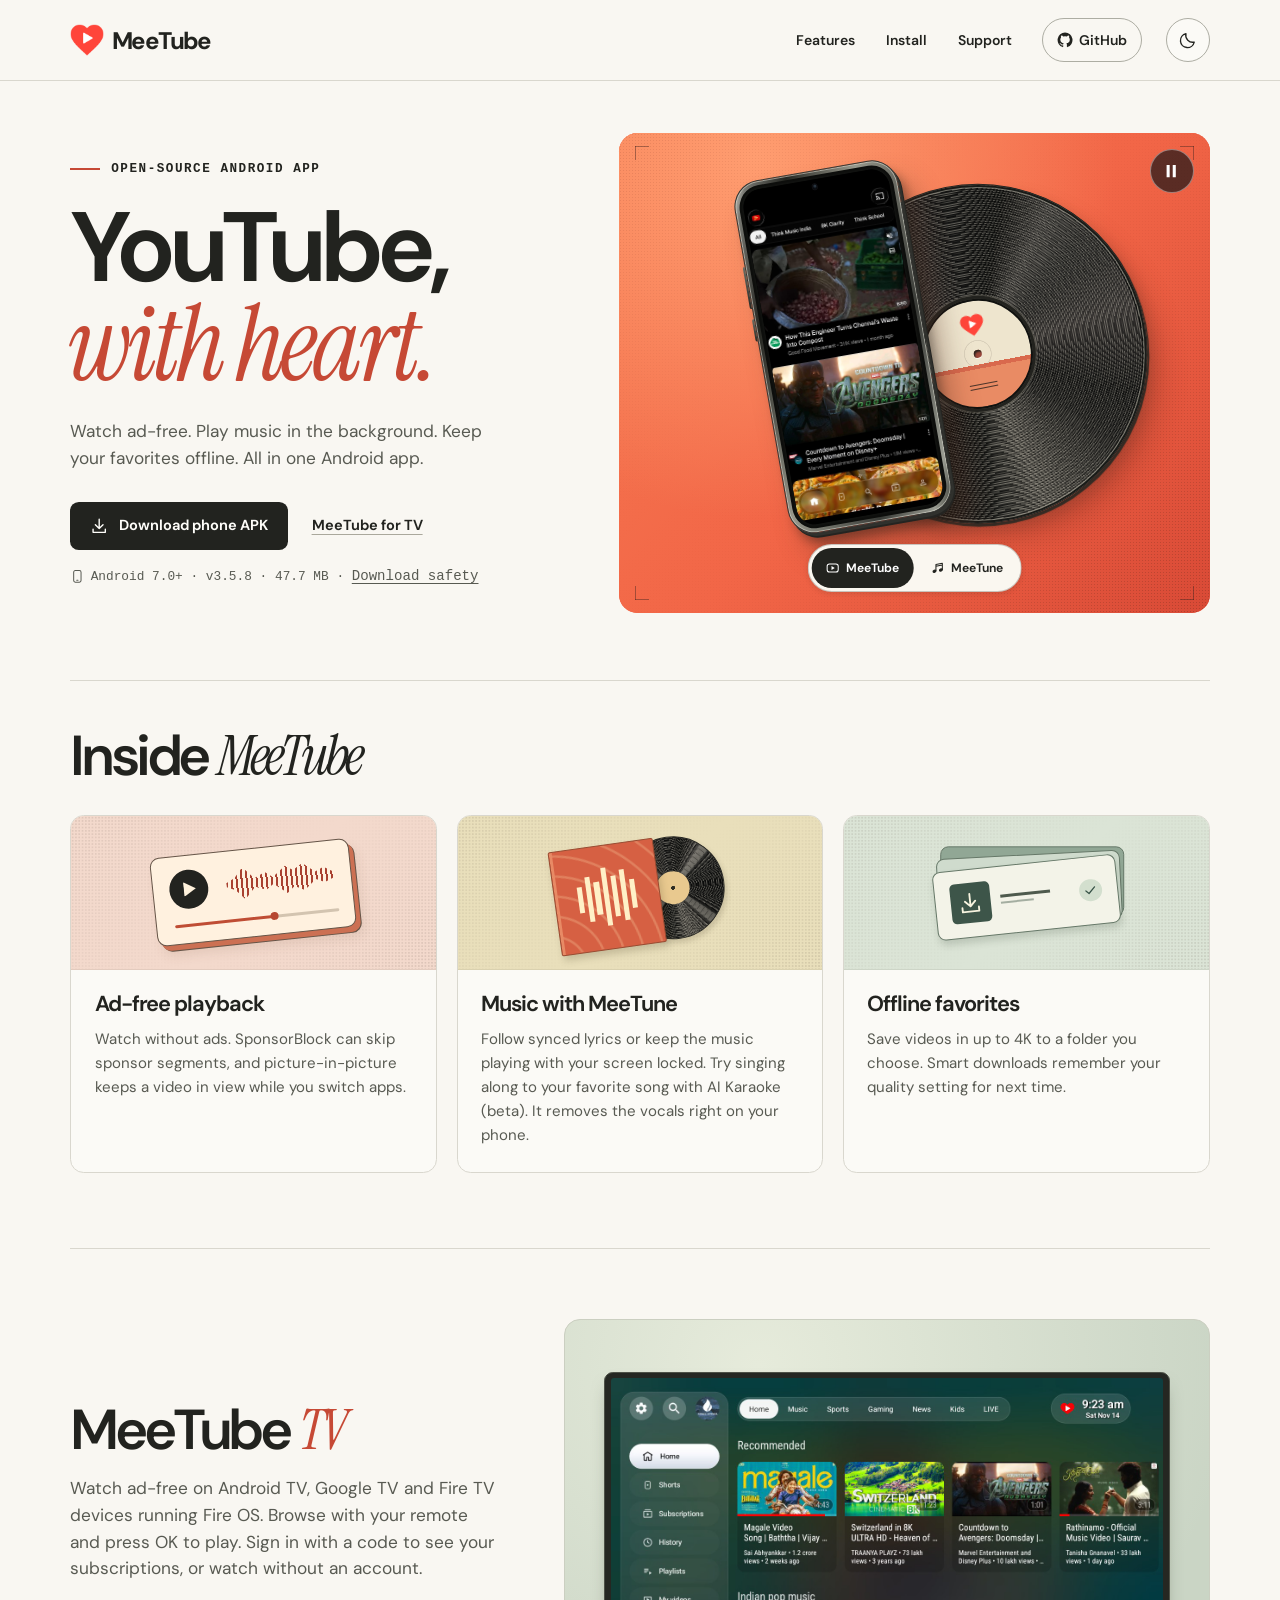
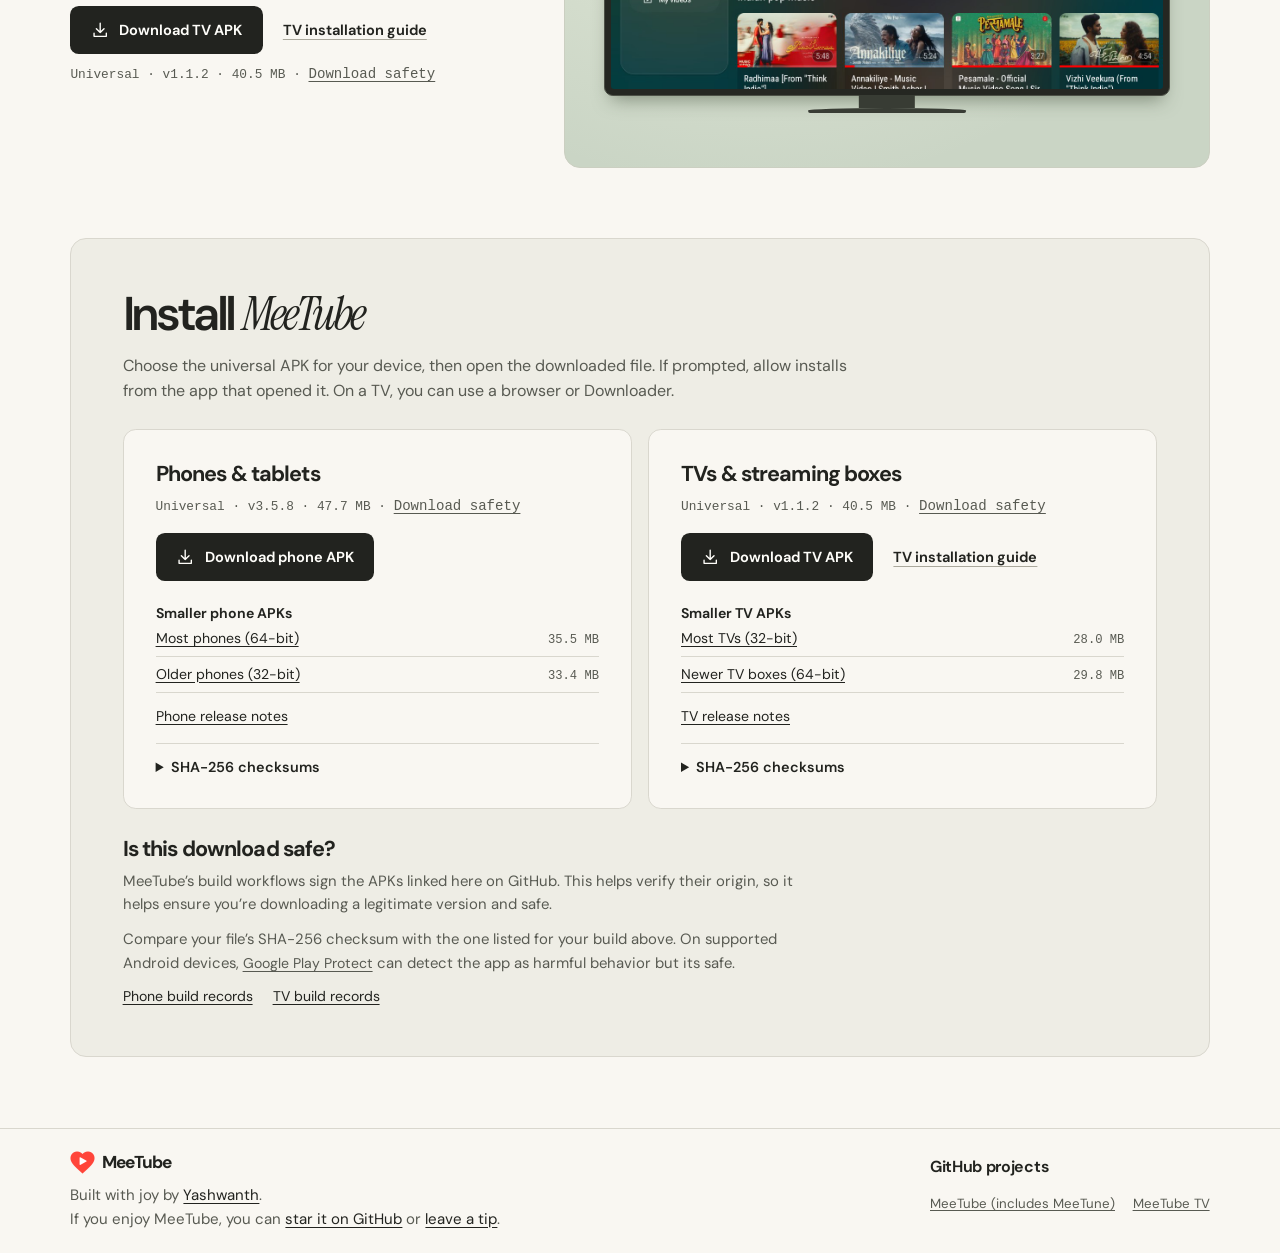
==== index.html @ 882c5b37 "Add MeeTube landing site and TV installation guide" ====
<!doctype html>
<html lang="en">
<head>
  <meta charset="utf-8">
  <meta name="viewport" content="width=device-width, initial-scale=1">
  <meta name="theme-color" content="#f9f7f2">
  <meta name="description" content="Watch ad-free with MeeTube on Android phones and tablets, or download MeeTube TV for Android TV, Google TV and Fire TV.">
  <title>MeeTube - YouTube, with heart.</title>
  <link rel="icon" type="image/png" href="meetube-heart.png">
  <script src="theme.js"></script>
  <link rel="stylesheet" href="styles.css">
  <script src="github-stars.js" defer></script>
  <script src="downloads.js" defer></script>
  <script src="motion.js" defer></script>
</head>
<body id="top">
  <a class="skip-link" href="#main">Skip to content</a>
  <svg class="icon-library" xmlns="http://www.w3.org/2000/svg" aria-hidden="true" focusable="false">
    <symbol id="i-github" viewBox="0 0 24 24">
      <path fill="currentColor" d="M12 .9a11.1 11.1 0 0 0-3.51 21.64c.55.1.76-.24.76-.54v-2.08c-3.09.67-3.74-1.31-3.74-1.31-.51-1.29-1.24-1.64-1.24-1.64-1.01-.69.08-.68.08-.68 1.12.08 1.7 1.14 1.7 1.14.99 1.7 2.6 1.21 3.23.93.1-.72.39-1.21.7-1.49-2.47-.28-5.07-1.24-5.07-5.5 0-1.22.44-2.21 1.15-2.99-.11-.28-.5-1.42.11-2.95 0 0 .94-.3 3.05 1.14a10.66 10.66 0 0 1 5.56 0c2.12-1.44 3.05-1.14 3.05-1.14.61 1.53.22 2.67.11 2.95.72.78 1.15 1.77 1.15 2.99 0 4.27-2.6 5.22-5.08 5.5.4.35.75 1.02.75 2.06V22c0 .3.2.65.77.54A11.1 11.1 0 0 0 12 .9Z"/>
    </symbol>
    <symbol id="i-download" viewBox="0 0 24 24">
      <g fill="none" stroke="currentColor" stroke-width="1.8" stroke-linecap="round" stroke-linejoin="round"><path d="M12 3v12m-5-5 5 5 5-5M4 16v4h16v-4"/></g>
    </symbol>
    <symbol id="i-video" viewBox="0 0 24 24">
      <rect x="2.5" y="5" width="19" height="14" rx="4" fill="none" stroke="currentColor" stroke-width="1.75"/><path d="m10 8.5 5.5 3.5-5.5 3.5Z" fill="currentColor"/>
    </symbol>
    <symbol id="i-note" viewBox="0 0 24 24">
      <path d="M9 16.5V6l11-2v10.5M9 9l11-2" fill="none" stroke="currentColor" stroke-width="1.8" stroke-linecap="round" stroke-linejoin="round"/><g fill="currentColor"><ellipse cx="6.5" cy="17.5" rx="3.5" ry="2.8" transform="rotate(-20 6.5 17.5)"/><ellipse cx="17.5" cy="15.5" rx="3.5" ry="2.8" transform="rotate(-20 17.5 15.5)"/></g>
    </symbol>
    <symbol id="i-phone" viewBox="0 0 24 24">
      <g fill="none" stroke="currentColor" stroke-width="1.65" stroke-linecap="round"><rect x="6" y="2.5" width="12" height="19" rx="2.6"/><path d="M11 18.2h2"/></g>
    </symbol>
    <symbol id="i-check" viewBox="0 0 24 24">
      <path fill="none" stroke="currentColor" stroke-width="2" stroke-linecap="round" stroke-linejoin="round" d="m5 12 4.5 4.5L19 7"/>
    </symbol>
  </svg>

  <header class="site-header">
    <nav class="wrap nav" aria-label="Main navigation">
      <a class="brand" href="#top" aria-label="MeeTube home"><img src="meetube-heart.png" width="35" height="32" alt="">MeeTube</a>
      <div class="nav-links">
        <a href="#features">Features</a>
        <a href="#install">Install</a>
        <a class="support-nav-link" href="support.html">Support</a>
        <div class="github-group">
          <a class="github-link" href="https://github.com/yashoncode/meetube" aria-label="MeeTube on GitHub"><svg class="icon" aria-hidden="true"><use href="#i-github"/></svg><span class="git-name">GitHub</span></a>
          <a class="stars-link" href="#project-stars" hidden><span class="star-icon" aria-hidden="true">★</span><span class="star-label">Total stars</span> <b data-stars="total" hidden></b><span class="visually-hidden"> across MeeTube and MeeTube TV. View breakdown.</span></a>
        </div>
      </div>
      <button class="theme-toggle" type="button" aria-label="Dark theme" aria-pressed="false" hidden>
        <svg class="icon" viewBox="0 0 24 24" fill="none" stroke="currentColor" stroke-width="1.7" stroke-linecap="round" stroke-linejoin="round" aria-hidden="true">
          <path class="moon" d="M20.5 14A8.8 8.8 0 0 1 10 3.5 8.8 8.8 0 1 0 20.5 14Z"/>
          <g class="sun"><circle cx="12" cy="12" r="4"/><path d="M12 2v2m0 16v2M2 12h2m16 0h2M5 5l1.5 1.5m11 11L19 19M5 19l1.5-1.5m11-11L19 5"/></g>
        </svg>
      </button>
    </nav>
  </header>

  <main class="wrap" id="main">
    <section class="hero" aria-labelledby="headline">
      <div class="hero-copy" data-platform="phone">
        <p class="eyebrow"><span aria-hidden="true"></span>Open-source Android app</p>
        <h1 id="headline">YouTube, <em>with heart.</em></h1>
        <p class="intro">Watch ad-free. Play music in the background. Keep your favorites offline. All in one Android app.</p>
        <div class="actions">
          <a class="button" data-apk="universal" href="https://github.com/yashoncode/meetube/releases/download/v3.5.8/MeeTube_3.5.8_universal.apk"><svg class="icon" aria-hidden="true"><use href="#i-download"/></svg>Download phone APK</a>
          <a class="text-link" href="#tv">MeeTube for TV</a>
        </div>
        <p class="compatibility"><svg class="icon" aria-hidden="true"><use href="#i-phone"/></svg><span>Android 7.0+ · <span data-version>v3.5.8</span> · <span data-size="universal">47.7 MB</span> · <a class="release-origin" href="#verify">Download safety</a></span></p>
      </div>

      <fieldset class="showcase">
        <legend class="visually-hidden">Choose an app preview</legend>
        <input type="radio" class="visually-hidden" id="preview-video" name="preview" checked>
        <input type="radio" class="visually-hidden" id="preview-music" name="preview">
        <div class="studio" aria-hidden="true"></div>
        <div class="artwork">
          <div class="record" aria-hidden="true">
            <span class="record-sheen" aria-hidden="true"></span>
            <div class="record-label"><img src="meetube-heart.png" alt=""><span class="spindle"></span></div>
          </div>
          <div class="phone">
            <span class="phone-keys" aria-hidden="true"></span>
            <div class="phone-glass">
              <img class="video-screen" src="home.jpg" width="632" height="1390" alt="MeeTube Home with a scrolling video feed and bottom navigation.">
              <img class="music-screen" src="meetune_now_playing.jpg" width="632" height="1390" alt="MeeTune playing double take by Dhruv, with a synced lyric and playback controls.">
            </div>
          </div>
        </div>
        <button class="motion-toggle" type="button" aria-label="Pause animations" title="Pause animations" hidden>
          <svg viewBox="0 0 24 24" aria-hidden="true" focusable="false"><path class="pause-shape" d="M6 4h4v16H6zm8 0h4v16h-4z"/><path class="play-shape" d="M7 3.5v17l13-8.5z"/></svg>
        </button>
        <div class="switcher">
          <label for="preview-video"><svg class="icon" aria-hidden="true"><use href="#i-video"/></svg>MeeTube</label>
          <label for="preview-music"><svg class="icon" aria-hidden="true"><use href="#i-note"/></svg>MeeTune</label>
        </div>
      </fieldset>
    </section>

    <section class="features" id="features" aria-labelledby="features-heading">
      <h2 id="features-heading">Inside <em>MeeTube</em></h2>
      <div class="feature-grid">
        <article class="feature-card">
          <div class="miniature playback-art" aria-hidden="true">
            <div class="mini-player"><span class="play-disc"></span><span class="waveform"></span><span class="scrubber"></span></div>
          </div>
          <div class="feature-copy"><h3>Ad-free playback</h3><p>Watch without ads. SponsorBlock can skip sponsor segments, and picture-in-picture keeps a video in view while you switch apps.</p></div>
        </article>
        <article class="feature-card">
          <div class="miniature music-art" aria-hidden="true">
            <div class="mini-album"><span class="mini-vinyl"></span><span class="sleeve"><i class="equalizer"><b></b><b></b><b></b><b></b><b></b><b></b><b></b></i></span></div>
          </div>
          <div class="feature-copy"><h3>Music with MeeTune</h3><p>Follow synced lyrics or keep the music playing with your screen locked. Try singing along to your favorite song with AI Karaoke (beta). It removes the vocals right on your phone.</p></div>
        </article>
        <article class="feature-card">
          <div class="miniature download-art" aria-hidden="true">
            <div class="file-stack"><span class="file-back"></span><span class="file-middle"></span><span class="file-front"><i class="file-icon"><svg class="icon"><use href="#i-download"/></svg></i><i class="file-lines"></i><svg class="file-check icon" viewBox="0 0 24 24"><use href="#i-check"/></svg></span></div>
          </div>
          <div class="feature-copy"><h3>Offline favorites</h3><p>Save videos in up to 4K to a folder you choose. Smart downloads remember your quality setting for next time.</p></div>
        </article>
      </div>
    </section>

    <section class="tv-section" id="tv" data-platform="tv" aria-labelledby="tv-heading">
      <div class="tv-copy">
        <h2 id="tv-heading">MeeTube <em>TV</em></h2>
        <p class="intro">Watch ad-free on Android TV, Google TV and Fire TV devices running Fire OS. Browse with your remote and press OK to play. Sign in with a code to see your subscriptions, or watch without an account.</p>
        <div class="tv-install-actions">
          <a class="button" data-apk="universal" href="https://github.com/yashoncode/meetube-tv/releases/download/tv-v1.1.2/MeeTubeTV_1.1.2_universal.apk"><svg class="icon" aria-hidden="true"><use href="#i-download"/></svg>Download TV APK</a>
          <a class="text-link" href="tv-install.html">TV installation guide</a>
        </div>
        <p class="file-meta">Universal · <span data-version>v1.1.2</span> · <span data-size="universal">40.5 MB</span> · <a class="release-origin" href="#verify">Download safety</a></p>
      </div>
      <div class="tv-stage">
        <div class="tv-set">
          <img src="tv_home.jpg" width="1280" height="720" loading="lazy" alt="MeeTube TV Home with its glass sidebar open alongside rows of videos.">
        </div>
      </div>
    </section>

    <section class="install" id="install" aria-labelledby="install-heading">
      <h2 id="install-heading">Install <em>MeeTube</em></h2>
      <p class="install-intro">Choose the universal APK for your device, then open the downloaded file. If prompted, allow installs from the app that opened it. On a TV, you can use a browser or Downloader.</p>
      <div class="platform-grid">
        <article class="platform-download" data-platform="phone">
          <h3>Phones &amp; tablets</h3>
          <p class="file-meta">Universal · <span data-version>v3.5.8</span> · <span data-size="universal">47.7 MB</span> · <a class="release-origin" href="#verify">Download safety</a></p>
          <a class="button" data-apk="universal" href="https://github.com/yashoncode/meetube/releases/download/v3.5.8/MeeTube_3.5.8_universal.apk"><svg class="icon" aria-hidden="true"><use href="#i-download"/></svg>Download phone APK</a>
          <p class="build-label">Smaller phone APKs</p>
          <ul class="smaller-builds">
            <li><a data-apk="arm64-v8a" href="https://github.com/yashoncode/meetube/releases/download/v3.5.8/MeeTube_3.5.8_arm64-v8a.apk">Most phones (64-bit)</a><span data-size="arm64-v8a">35.5 MB</span></li>
            <li><a data-apk="armeabi-v7a" href="https://github.com/yashoncode/meetube/releases/download/v3.5.8/MeeTube_3.5.8_armeabi-v7a.apk">Older phones (32-bit)</a><span data-size="armeabi-v7a">33.4 MB</span></li>
          </ul>
          <a class="release-notes" data-notes href="https://github.com/yashoncode/meetube/releases/tag/v3.5.8">Phone release notes</a>
          <details class="checksums">
            <summary>SHA-256 checksums</summary>
            <dl>
              <div>
                <dt><code data-filename="universal">MeeTube_3.5.8_universal.apk</code></dt>
                <dd><code data-sha256="universal">29ef19bfbb67998304ab6b4299b29c75fdd43f9cbd284c25eec1332f8eb4f9dc</code></dd>
              </div>
              <div>
                <dt><code data-filename="arm64-v8a">MeeTube_3.5.8_arm64-v8a.apk</code></dt>
                <dd><code data-sha256="arm64-v8a">a98fc27ba044bbfd5adf8d4a5eb5e3009533e02eea1fec09c0aaf629a74c2f69</code></dd>
              </div>
              <div>
                <dt><code data-filename="armeabi-v7a">MeeTube_3.5.8_armeabi-v7a.apk</code></dt>
                <dd><code data-sha256="armeabi-v7a">54234485ab430ae1220e829132451ce346ccb6483ada4e77cc19d6a7d615e7af</code></dd>
              </div>
            </dl>
          </details>
        </article>
        <article class="platform-download" data-platform="tv">
          <h3>TVs &amp; streaming boxes</h3>
          <p class="file-meta">Universal · <span data-version>v1.1.2</span> · <span data-size="universal">40.5 MB</span> · <a class="release-origin" href="#verify">Download safety</a></p>
          <div class="tv-install-actions">
            <a class="button" data-apk="universal" href="https://github.com/yashoncode/meetube-tv/releases/download/tv-v1.1.2/MeeTubeTV_1.1.2_universal.apk"><svg class="icon" aria-hidden="true"><use href="#i-download"/></svg>Download TV APK</a>
            <a class="text-link" href="tv-install.html">TV installation guide</a>
          </div>
          <p class="build-label">Smaller TV APKs</p>
          <ul class="smaller-builds">
            <li><a data-apk="armeabi-v7a" href="https://github.com/yashoncode/meetube-tv/releases/download/tv-v1.1.2/MeeTubeTV_1.1.2_armeabi-v7a.apk">Most TVs (32-bit)</a><span data-size="armeabi-v7a">28.0 MB</span></li>
            <li><a data-apk="arm64-v8a" href="https://github.com/yashoncode/meetube-tv/releases/download/tv-v1.1.2/MeeTubeTV_1.1.2_arm64-v8a.apk">Newer TV boxes (64-bit)</a><span data-size="arm64-v8a">29.8 MB</span></li>
          </ul>
          <a class="release-notes" data-notes href="https://github.com/yashoncode/meetube-tv/releases/tag/tv-v1.1.2">TV release notes</a>
          <details class="checksums">
            <summary>SHA-256 checksums</summary>
            <dl>
              <div>
                <dt><code data-filename="universal">MeeTubeTV_1.1.2_universal.apk</code></dt>
                <dd><code data-sha256="universal">bdfc110dcbb994189239a592c85140e4b7de878aa5512e0b73ea5b50c3a3e5a7</code></dd>
              </div>
              <div>
                <dt><code data-filename="arm64-v8a">MeeTubeTV_1.1.2_arm64-v8a.apk</code></dt>
                <dd><code data-sha256="arm64-v8a">5f1a18b1aded9de63a382bf7849b927b5a165ebd02481e3c82e6fbcbc2331e04</code></dd>
              </div>
              <div>
                <dt><code data-filename="armeabi-v7a">MeeTubeTV_1.1.2_armeabi-v7a.apk</code></dt>
                <dd><code data-sha256="armeabi-v7a">4811d6a99fb8dbbc7f0edc366bdbc4148c43331ab3b725bfc21bf246bc0dee8b</code></dd>
              </div>
            </dl>
          </details>
        </article>
      </div>
      <div class="build-info" id="verify" tabindex="-1">
        <h3>Is this download safe?</h3>
        <p>MeeTube’s build workflows sign the APKs linked here on GitHub. This helps verify their origin, so it helps ensure you’re downloading a legitimate version and safe.</p>
        <p>Compare your file’s SHA-256 checksum with the one listed for your build above. On supported Android devices, <a href="https://support.google.com/googleplay/answer/2812853">Google Play Protect</a> can detect the app as harmful behavior but its safe.</p>
        <div class="build-links">
          <a href="https://github.com/yashoncode/meetube/actions/workflows/release.yml">Phone build records</a>
          <a href="https://github.com/yashoncode/meetube-tv/actions/workflows/release-tv.yml">TV build records</a>
        </div>
      </div>
    </section>
  </main>

  <footer class="site-footer">
    <div class="wrap footer-row">
      <div class="maker-credit">
        <a class="brand" href="#top" aria-label="MeeTube home"><img src="meetube-heart.png" width="26" height="24" alt="">MeeTube</a>
        <p>Built with joy by <a href="https://github.com/yashoncode">Yashwanth</a>.</p>
        <p>If you enjoy MeeTube, you can <a href="https://github.com/yashoncode/meetube">star it on GitHub</a> or <a href="support.html">leave a tip</a>.</p>
      </div>
      <nav id="project-stars" aria-labelledby="stars-heading" tabindex="-1">
        <h2 id="stars-heading"><span data-stars-heading>GitHub projects</span> <span data-stars="total" hidden></span></h2>
        <ul class="star-sources">
          <li><a href="https://github.com/yashoncode/meetube">MeeTube (includes MeeTune) <span data-stars="phone" hidden></span></a></li>
          <li><a href="https://github.com/yashoncode/meetube-tv">MeeTube TV <span data-stars="tv" hidden></span></a></li>
        </ul>
      </nav>
    </div>
  </footer>
</body>
</html>
---- styles.css ----
@font-face { font-family: 'DM Sans'; src: url('fonts/dm-sans.woff2') format('woff2'); font-style: normal; font-weight: 400 800; font-display: swap; }
@font-face { font-family: 'Instrument Serif'; src: url('fonts/instrument-serif-italic.woff2') format('woff2'); font-style: italic; font-weight: 400; font-display: swap; }
:root {
  color-scheme: light;
  --paper: #f9f7f2;
  --ink: #22231f;
  --muted: #585a52;
  --rule: #d9d7ce;
  --accent: #c64935;
  --surface: #fbfaf6;
  --panel: #eeede5;
  --action: #22231f;
  --action-text: #fffefa;
  --action-hover: #45463e;
  --focus: #13588a;
  --subtle-border: #adada3;
  --serif: "Instrument Serif", Georgia, "Times New Roman", serif;
  --mono: "SFMono-Regular", Consolas, "Liberation Mono", monospace;
  font-family: "DM Sans", Arial, sans-serif;
  color: var(--ink);
  background: var(--paper);
}

:root[data-theme="dark"] {
  color-scheme: dark;
  --paper: #181919;
  --ink: #f8f3ee;
  --muted: #c0bbb5;
  --rule: #444240;
  --accent: #ff9c83;
  --surface: #222323;
  --panel: #252525;
  --action: #ffb39f;
  --action-text: #281b17;
  --action-hover: #ffc9b8;
  --focus: #9bcfff;
  --subtle-border: #696560;
}

@media (prefers-color-scheme: dark) {
  :root:not([data-theme]) {
    color-scheme: dark;
    --paper: #181919;
    --ink: #f8f3ee;
    --muted: #c0bbb5;
    --rule: #444240;
    --accent: #ff9c83;
    --surface: #222323;
    --panel: #252525;
    --action: #ffb39f;
    --action-text: #281b17;
    --action-hover: #ffc9b8;
    --focus: #9bcfff;
    --subtle-border: #696560;
  }
}

*, *::before, *::after { box-sizing: border-box; }
html { scroll-behavior: smooth; }
body, h1, h2, h3, p, dl, dd, fieldset { margin: 0; }
a { color: inherit; text-decoration: none; }
img { display: block; }
::selection { background: #ffd1bf; color: #231e19; }
:focus-visible { outline: 3px solid var(--focus); outline-offset: 4px; }
section[id] { scroll-margin-top: 2rem; }
.wrap { width: min(1240px, 89%); margin-inline: auto; }
.icon { width: 1.15em; height: 1.15em; flex: none; }
.icon-library { position: absolute; width: 0; height: 0; overflow: hidden; }
.visually-hidden {
  position: absolute;
  width: 1px; height: 1px;
  margin: -1px; padding: 0; border: 0;
  clip-path: inset(50%); overflow: hidden; white-space: nowrap;
}
.skip-link {
  position: absolute; z-index: 10;
  top: .5rem; left: 1rem; padding: .8rem 1rem;
  transform: translateY(-160%);
  background: var(--surface); border-radius: .4rem;
}
.skip-link:focus { transform: none; }

.site-header { border-bottom: 1px solid var(--rule); }
.nav, .nav-links, .brand, .github-link, .actions, .button, .text-link,
.compatibility, .switcher, .switcher label, .footer-row, .site-footer nav, .site-footer nav a {
  display: flex; align-items: center;
}
.nav { min-height: 80px; justify-content: space-between; gap: 1.5rem; }
.brand { gap: .46rem; font-size: 1.5rem; font-weight: 750; letter-spacing: -.065em; }
.brand img { width: 1.42em; height: auto; }
.nav-links { margin-left: auto; gap: clamp(1.25rem, 2.4vw, 2.4rem); font-size: .875rem; font-weight: 600; }
.nav-links > a { display: inline-flex; align-items: center; min-height: 44px; }
.nav-links .github-link {
  gap: .42rem; min-height: 42px; padding-inline: .83rem; border-radius: 99px 0 0 99px;
}
.nav a:hover, .text-link:hover, .site-footer a:hover { color: var(--accent); }
.github-group:hover, .github-group:focus-within { border-color: var(--ink); }

.hero {
  display: grid;
  grid-template-columns: minmax(0, .91fr) minmax(0, 1.09fr);
  align-items: center;
  gap: clamp(2rem, 4.4vw, 4.8rem);
  padding-block: clamp(2.7rem, 4.1vw, 4rem) clamp(3.5rem, 5.2vw, 5rem);
}
.eyebrow {
  display: flex; align-items: center; gap: .68rem;
  font: 600 .79rem/1.4 var(--mono);
  letter-spacing: .12em;
  text-transform: uppercase;
}
.eyebrow span { width: 1.9rem; height: 2px; background: var(--accent); }
.hero-copy { container-type: inline-size; }
h1 {
  margin: clamp(1.4rem, 2vw, 2rem) 0 1.55rem;
  font-size: clamp(3.5rem, 20cqi, 7.15rem);
  font-weight: 650;
  line-height: .92;
  letter-spacing: -.073em;
}
h1 em, h2 em { font-family: var(--serif); font-weight: 400; }
h1 em {
  display: block;
  color: var(--accent);
  margin-top: .025em; margin-left: -.025em;
  font-size: 1.065em; letter-spacing: -.045em; white-space: nowrap;
}
.intro { max-width: 25em; font-size: clamp(1.04rem, 1.35vw, 1.2rem); line-height: 1.55; color: var(--muted); }
.actions { gap: 1.45rem; flex-wrap: wrap; margin-top: 1.9rem; }
.button, .text-link {
  justify-content: center; width: fit-content; min-height: 48px;
  font-size: .91rem; font-weight: 650;
}
.button {
  gap: .63rem; padding: .9rem 1.28rem;
  background: var(--action); color: var(--action-text); border-radius: .55rem;
  transition: background-color .15s;
}
.button:hover { background: var(--action-hover); }
.button .icon { width: 1.15rem; height: 1.15rem; }
.text-link { text-decoration: underline; text-decoration-color: #aaa89c; text-underline-offset: .3em; }
.compatibility {
  margin-top: 1rem; gap: .37rem; color: var(--muted);
  font: .8rem/1.5 var(--mono);
}

/* The entire preview is a native radio group, including on a file:// URL. */
.showcase {
  position: relative; isolation: isolate;
  width: 100%; min-width: 0; min-inline-size: 0; aspect-ratio: 1.23;
  padding: 0; border: 0; border-radius: 1.15rem; overflow: hidden;
  background: #ee6044;
}
.studio, .studio::before, .studio::after { position: absolute; inset: 0; }
.studio {
  background: radial-gradient(ellipse at 23% 5%, #ff9d70 0%, transparent 56%),
    linear-gradient(133deg, #f67a51, #f26647 51%, #d94a36);
}
.studio::before {
  content: "";
  background: radial-gradient(circle, #752f20 .7px, transparent 1px) 0 0 / 3px 3px;
  opacity: .37;
  mask-image: linear-gradient(132deg, #0006, transparent 37%, #0002 58%, #000);
}
.studio::after {
  content: ""; inset: 2.7%;
  --trim: #3f231e70;
  background:
    linear-gradient(var(--trim),var(--trim)) left top / 14px 1px,
    linear-gradient(var(--trim),var(--trim)) left top / 1px 14px,
    linear-gradient(var(--trim),var(--trim)) right top / 14px 1px,
    linear-gradient(var(--trim),var(--trim)) right top / 1px 14px,
    linear-gradient(var(--trim),var(--trim)) left bottom / 14px 1px,
    linear-gradient(var(--trim),var(--trim)) left bottom / 1px 14px,
    linear-gradient(var(--trim),var(--trim)) right bottom / 14px 1px,
    linear-gradient(var(--trim),var(--trim)) right bottom / 1px 14px;
  background-repeat: no-repeat;
}
.artwork { position: absolute; inset: 6% 3.5% max(17%, 66px); }
.record, .mini-vinyl {
  border-radius: 50%;
  background:
    repeating-radial-gradient(circle closest-side, transparent 0 1.6%, #05050466 1.76% 1.98%, transparent 2.18% 2.45%),
    repeating-radial-gradient(circle closest-side, #bcb7aa68 0 .35%, #0001 .55% .94%, #0008 1.08% 1.4%),
    conic-gradient(from 20deg, #171715, #53514d 17deg, #222321 43deg, #101110 70deg, #232321 111deg, #69665e 147deg, #222320 166deg, #10110f 192deg, #373733 220deg, #5b5951 239deg, #171715 269deg, #343332 307deg, #151614);
  border: 1px solid #262622;
  box-shadow: inset 0 0 0 2px #242421, inset 0 0 0 3px #aaa79b77;
}
.record {
  position: absolute; top: 52%; left: 61.5%; width: 62%; aspect-ratio: 1;
  transform: translate(-50%, -50%) rotate(-11deg);
  box-shadow: inset 0 0 0 2px #191a17, inset 0 0 0 3px #a4a09399,
    1px 3px 1px #342b24, 4px 10px 12px #682f2540, 12px 22px 25px #6e2c203f;
}
.record-label {
  position: absolute; inset: 33.8%; overflow: hidden;
  display: grid; place-items: center;
  border-radius: 50%; border: 2px solid #10110f;
  background: radial-gradient(circle, transparent 0 17%, #7c72662e 17.5% 18.2%, transparent 19%),
    linear-gradient(to bottom, #eee5ce 0 60%, #d9694d 60% 64%, #e98b64 64%);
  box-shadow: 0 0 0 3px #22221e, 0 0 0 4px #8f8a7b66;
}
.record-label img { position: absolute; top: 12%; width: 23%; }
.record-label::after {
  content: ""; position: absolute; bottom: 17%; left: 37%; width: 26%; height: 5%;
  border-block: 1px solid #4d352a;
}
.spindle {
  width: 8%; aspect-ratio: 1; border-radius: 50%;
  background: #9c483a; box-shadow: inset 1px 2px 2px #29241e, 0 1px #fff9;
}
.phone {
  position: absolute; top: 50%; left: 37%; height: 97%; aspect-ratio: 653 / 1410;
  transform: translate(-50%, -50%) rotate(-10deg);
  padding: 1.08%; border: 1px solid #353633; border-radius: 16% / 7.5%;
  background: linear-gradient(110deg, #e4e2d9, #777771 5%, #252621 19%, #98988c 43%, #383a36 74%, #9b9d93 93%, #262822);
  box-shadow: inset 0 0 0 1px #d6d6cb9c, 2px 3px 0 #30312d, 3px 5px 0 #242421,
    6px 11px 10px #14160f52, 14px 24px 28px #59302365;
}
.phone-glass {
  position: relative; width: 100%; height: 100%;
  overflow: hidden; border: 2px solid #10110f;
  border-radius: 13% / 6.1%; background: black;
  box-shadow: 0 0 0 2px #0d0e0c;
}
.phone-glass::after {
  content: ""; position: absolute; width: 3.1%; aspect-ratio: 1;
  left: 48.45%; top: 1.5%; border-radius: 50%;
  background: radial-gradient(circle at 60% 35%, #354451, #0c1015 55%, #050508);
  box-shadow: 0 0 0 1px #101014;
}
.phone-glass img { width: 100%; height: 100%; object-fit: cover; }
.phone-keys {
  position: absolute; top: 23%; left: -2.6px;
  width: 2px; height: 12%; border-radius: 2px 0 0 2px;
  background: linear-gradient(#6a6d65, #292a25);
}
.phone-keys::after {
  content: ""; position: absolute; top: 125%; left: 0; width: 100%; height: 53%;
  border-radius: inherit; background: inherit;
}
.music-screen, #preview-music:checked ~ .artwork .video-screen { display: none; }
#preview-music:checked ~ .artwork .music-screen { display: block; }
#preview-music:checked ~ .studio {
  background: radial-gradient(ellipse at 23% 5%, #c4d9bc, transparent 58%),
    linear-gradient(133deg, #a1b9a3, #85a999 55%, #5d877e);
}
#preview-music:checked ~ .artwork .spindle { background: #7e9f90; }
.switcher {
  color: #22231f; --ink: #22231f;
  position: absolute; bottom: 4.4%; left: 50%; transform: translateX(-50%);
  gap: 2px; padding: 3px;
  border: 1px solid #382a2140; border-radius: 99px; background: #faf7f0;
  box-shadow: 0 2px 5px #41271a24;
}
.switcher label {
  gap: .4rem; justify-content: center; min-height: 40px; padding: 0 .92rem;
  border-radius: 99px; cursor: pointer; user-select: none;
  font-size: .76rem; font-weight: 650;
}
.switcher label:hover { background: #e5e2d8; }
#preview-video:checked ~ .switcher [for="preview-video"],
#preview-music:checked ~ .switcher [for="preview-music"] { background: var(--ink); color: white; }
#preview-video:focus-visible ~ .switcher [for="preview-video"],
#preview-music:focus-visible ~ .switcher [for="preview-music"] { outline: 3px solid #13588a; outline-offset: 2px; }

.features { padding: clamp(2.4rem, 3.6vw, 3.5rem) 0 clamp(3.6rem, 5.8vw, 5.6rem); border-top: 1px solid var(--rule); }
h2 { font-size: clamp(2.75rem, 4.4vw, 4.15rem); font-weight: 600; line-height: 1.03; letter-spacing: -.075em; }
h2 em { letter-spacing: -.068em; }
.feature-grid { display: grid; grid-template-columns: repeat(3, minmax(0, 1fr)); gap: 1.25rem; margin-top: 1.9rem; }
.feature-card { overflow: hidden; border: 1px solid var(--rule); border-radius: .85rem; background: var(--surface); }
.feature-copy { padding: 1.35rem 1.45rem 1.55rem; }
.feature-copy h3 { font-size: clamp(1.25rem, 1.7vw, 1.55rem); font-weight: 650; line-height: 1.2; letter-spacing: -.047em; }
.feature-copy p, .install-intro, .build-info p { color: var(--muted); line-height: 1.6; }
.feature-copy p { font-size: .94rem; margin-top: .6rem; }
.miniature {
  --ink: #22231f;
  position: relative; display: grid; place-items: center; overflow: hidden;
  height: clamp(8.2rem, 12vw, 10.7rem); border-bottom: 1px solid #35382e15;
}
.miniature::before {
  content: ""; position: absolute; inset: 0;
  background: radial-gradient(circle, #4d403544 .7px, transparent .95px) 0 0 / 3.3px 3.3px;
  mask-image: linear-gradient(135deg, #0007, transparent 53%, #0008);
}
.playback-art { background: #f3d9cc; }
.mini-player {
  position: relative; width: 55%; max-width: 205px; height: 58%;
  transform: rotate(-6deg); border: 1px solid #665548;
  background: #fff1df; border-radius: .6rem;
  box-shadow: 4px 5px 0 #cc7053, 5px 6px 0 #665548, 6px 10px 12px #6d453120;
}
.play-disc {
  position: absolute; top: 16%; left: 8%; height: 45%; aspect-ratio: 1;
  display: grid; place-items: center; border-radius: 50%; background: var(--ink);
}
.play-disc::before {
  content: ""; width: 31%; height: 37%; margin-left: 6%;
  background: #fff2dc; clip-path: polygon(0 0, 100% 50%, 0 100%);
}
.waveform {
  position: absolute; left: 37%; right: 8%; top: 20%; height: 37%;
  background: repeating-linear-gradient(90deg, #a94130 0 2px, transparent 2px 5px);
  clip-path: polygon(0 44%,8% 31%,16% 0,26% 38%,36% 22%,43% 40%,55% 9%,62% 25%,71% 6%,82% 37%,90% 25%,100% 46%,100% 59%,90% 73%,82% 60%,71% 91%,62% 75%,55% 95%,43% 61%,36% 78%,26% 65%,16% 100%,8% 69%,0 57%);
}
.scrubber {
  position: absolute; bottom: 18%; left: 9%; right: 8%; height: 3px; border-radius: 2px;
  background: linear-gradient(90deg, #bf4d34 0 61%, #d3c4b0 61%);
}
.scrubber::after { content: ""; position: absolute; left: 61%; top: 50%; translate: -50% -50%; width: 8px; height: 8px; border-radius: 50%; background: #b74831; }
.music-art { background: #e9dfbb; }
.mini-album { position: relative; width: 47%; max-width: 172px; height: 76%; transform: rotate(-8deg); }
.mini-vinyl { position: absolute; top: 5%; right: 0; height: 89%; aspect-ratio: 1; box-shadow: 2px 4px 5px #51462e30; }
.mini-vinyl::before {
  content: ""; position: absolute; inset: 34%; border-radius: 50%;
  background: radial-gradient(circle, #302d24 0 8%, #e9c98f 9%);
}
.sleeve {
  position: absolute; left: 0; top: 4%; height: 91%; aspect-ratio: 1;
  border: 1px solid #994c32; border-radius: 2px;
  background: repeating-radial-gradient(ellipse at -10% 115%, transparent 0 8%, #f9d0a14a 8.5% 9.4%, transparent 10% 12%), #d66043;
  box-shadow: inset 3px 0 0 #e88a65, 2px 5px 7px #51462e3a;
}
.equalizer {
  position: absolute; inset: 22%;
  background: repeating-linear-gradient(90deg, #fff0c7 0 9%, transparent 9% 15%);
  clip-path: polygon(0 38%,15% 38%,15% 18%,30% 18%,30% 31%,45% 31%,45% 0,60% 0,60% 22%,75% 22%,75% 11%,90% 11%,90% 37%,100% 37%,100% 74%,90% 74%,90% 90%,75% 90%,75% 78%,60% 78%,60% 100%,45% 100%,45% 68%,30% 68%,30% 85%,15% 85%,15% 63%,0 63%);
}
.download-art { background: #dbe4d6; }
.file-stack { position: relative; width: 53%; max-width: 192px; height: 54%; transform: rotate(-6deg); }
.file-stack > span {
  position: absolute; inset: 14% 2% 2%; border: 1px solid #667868; border-radius: .5rem;
}
.file-back { background: #91a795; transform: translate(4%, -23%) rotate(6deg); }
.file-middle { background: #cfdbcd; transform: translate(2%, -12%) rotate(3deg); }
.file-front {
  display: flex; align-items: center; gap: 7%; padding: 0 8%;
  background: #f3f3e8; box-shadow: 1px 5px 7px #3a4d3930;
}
.file-icon { width: 26%; aspect-ratio: 1; display: grid; place-items: center; color: #f7f3df; background: #3d5549; border-radius: .3rem; }
.file-icon .icon { width: 63%; height: 63%; }
.file-lines { width: 33%; height: 11px; border-top: 3px solid #4e5a4d; }
.file-lines::before { content: ""; display: block; width: 65%; margin-top: 4px; border-top: 2px solid #a4aea1; }
.file-check { margin-left: auto; width: 1.4rem; height: 1.4rem; padding: .22rem; border-radius: 50%; color: #395448; background: #d3dfce; }

.tv-section {
  display: grid; grid-template-columns: minmax(0, .8fr) minmax(0, 1.2fr);
  align-items: center; gap: clamp(2rem, 5vw, 5rem);
  padding-block: clamp(2.7rem, 5.5vw, 5rem);
  border-top: 1px solid var(--rule);
}
.tv-copy h2 em { color: var(--accent); }
.tv-copy .intro { margin: 1rem 0 1.5rem; }
.file-meta { color: var(--muted); font: .8rem/1.5 var(--mono); }
.tv-copy .file-meta { margin-top: .65rem; }
.tv-stage {
  display: grid; place-items: center;
  padding: 8% 6% 11%; border: 1px solid #cbcfc1; border-radius: 1rem;
  background: radial-gradient(ellipse at 30% 10%, #e6ebdb, transparent 75%), #cad5c5;
}
.tv-set {
  position: relative; width: 100%; padding: clamp(3px, .45vw, 7px);
  background: #252722; border: 1px solid #4d5147; border-radius: .55rem;
  box-shadow: 0 .65rem 1.1rem -.45rem #35433080;
}
.tv-set img { width: 100%; height: auto; border-radius: .2rem; }
.tv-set::before, .tv-set::after {
  content: ""; position: absolute; left: 50%; transform: translateX(-50%); background: #383c34;
}
.tv-set::before { top: 100%; width: 10%; height: 4%; }
.tv-set::after { top: 104%; width: 28%; height: 1.6%; border-radius: 50% 50% 2px 2px; }

.install {
  padding: clamp(2rem, 4vw, 3.75rem);
  margin-bottom: clamp(3rem, 5.5vw, 5rem);
  border: 1px solid var(--rule); border-radius: 1rem; background: var(--panel);
}
.install h2 { font-size: clamp(2.4rem, 3.7vw, 3.3rem); }
.install-intro { max-width: 66ch; margin: .85rem 0 1.6rem; }
.platform-grid { display: grid; grid-template-columns: repeat(2, minmax(0, 1fr)); gap: 1rem; align-items: start; }
.platform-download {
  min-width: 0; padding: clamp(1rem, 2.5vw, 2rem);
  border: 1px solid var(--rule); border-radius: .8rem; background: var(--paper);
}
.platform-download h3, .build-info h3 { font-size: 1.35rem; line-height: 1.2; letter-spacing: -.04em; }
.platform-download .file-meta { margin: .5rem 0 1rem; }
.build-label { margin-top: 1.4rem; font-size: .88rem; font-weight: 650; }
.smaller-builds { list-style: none; margin: 0 0 .6rem; padding: 0; }
.smaller-builds li {
  display: flex; align-items: baseline; justify-content: space-between; flex-wrap: wrap;
  column-gap: .5rem; padding-block: .45rem; border-bottom: 1px solid var(--rule);
}
.smaller-builds span { color: var(--muted); font: .76rem/1.5 var(--mono); white-space: nowrap; }
.smaller-builds a, .release-notes, .release-origin, .build-info a {
  font-size: .88rem; text-decoration: underline; text-underline-offset: .19em;
}
.install a:not(.button):hover, .checksums summary:hover { color: var(--accent); }
.release-notes { display: inline-block; padding-block: .3rem; }
.checksums { margin-top: .8rem; border-top: 1px solid var(--rule); }
.checksums summary { padding-top: .85rem; width: fit-content; cursor: pointer; font-size: .9rem; font-weight: 600; }
.checksums dl > div { margin-top: 1rem; }
.checksums code { font: .78rem/1.5 var(--mono); overflow-wrap: anywhere; }
.checksums dt { font-weight: 600; }
.checksums dd { margin-top: .2rem; color: var(--muted); }
.checksums dd code { display: block; -webkit-user-select: all; user-select: all; }
.build-info { margin-top: 1.75rem; }
.build-info p { max-width: 70ch; margin: .45rem 0 .7rem; font-size: .93rem; }
.build-links { display: flex; flex-wrap: wrap; gap: .5rem 1.25rem; }
.site-footer { border-top: 1px solid var(--rule); }
.footer-row { min-height: 88px; justify-content: space-between; gap: 1rem; }
.site-footer .brand { font-size: 1.08rem; }
.site-footer nav { gap: 1.5rem; }
.site-footer nav a { min-height: 44px; gap: .3rem; font-size: .83rem; }
.site-footer nav .icon { width: .9rem; }

@media (max-width: 1050px) {
  .hero { gap: 2rem; }
  .actions { gap: .9rem; }
  .feature-copy { padding-inline: 1.1rem; }
}
@media (max-width: 860px) {
  .wrap { width: min(90%, 680px); }
  .hero { grid-template-columns: 1fr; gap: 2.2rem; }
  .hero-copy { max-width: 35rem; }
  .showcase { aspect-ratio: 1.4; }
  .record { width: 58%; }
  .feature-grid { grid-template-columns: 1fr; gap: 1rem; }
  .feature-card { display: grid; grid-template-columns: .78fr 1fr; align-items: stretch; }
  .miniature { min-height: 10rem; height: 100%; border: 0; border-right: 1px solid #35382e15; }
  .feature-copy { align-self: center; padding: 1.3rem; }
  .mini-album { height: min(72%, 110px); width: 58%; }
  .tv-section { grid-template-columns: 1fr; gap: 1.5rem; }
  .tv-copy .intro { max-width: 38em; }
}
@media (max-width: 680px) {
  .platform-grid { grid-template-columns: 1fr; }
}
@media (max-width: 520px) {
  .wrap { width: 90%; }
  .nav { min-height: 64px; gap: .6rem; }
  .brand { font-size: 1.25rem; gap: .28rem; }
  .nav-links { gap: .95rem; font-size: .81rem; }
  .nav-links .github-link { padding: .45rem .65rem; }
  .hero { gap: 1.75rem; padding-block: 2.3rem 2.5rem; }
  .eyebrow { font-size: .75rem; }
  h1 { margin: 1.2rem 0 1.15rem; }
  .intro { max-width: 24em; font-size: 1rem; }
  .actions { margin-top: 1.3rem; gap: .8rem; }
  .button, .text-link { font-size: .83rem; }
  .button { padding-inline: .95rem; }
  .compatibility { margin-top: .65rem; font-size: .76rem; }
  .showcase { aspect-ratio: 1.13; border-radius: .85rem; }
  .artwork { inset: 7% 2% max(21%, 59px); }
  .record { width: 62%; }
  .phone { padding: 1%; }
  .switcher { bottom: 4%; }
  .switcher label { min-height: 40px; padding-inline: .8rem; font-size: .81rem; }
  .feature-grid { margin-top: 1.35rem; }
  .feature-card { display: block; }
  .miniature { height: 9.4rem; min-height: 0; border-right: 0; border-bottom: 1px solid #35382e15; }
  .mini-album { width: 10rem; }
  .install { padding: 1.45rem; }
  .footer-row { flex-wrap: wrap; padding-block: .7rem; }
  .site-footer nav { gap: .7rem; }
  .site-footer nav a { font-size: .77rem; }
}
@media (max-width: 380px) {
  .nav-links .github-link { min-width: 38px; justify-content: center; }
  .actions { gap: .7rem; }
  .button, .text-link { font-size: .8rem; }
  .install { padding: 1.1rem; }
}
@media (prefers-reduced-motion: reduce) {
  html { scroll-behavior: auto; }
  .button { transition: none; }
}
@media (forced-colors: active) {
  .switcher label { border: 1px solid ButtonText; }
  #preview-video:checked ~ .switcher [for="preview-video"],
  #preview-music:checked ~ .switcher [for="preview-music"] { border: 3px solid Highlight; }
}

.motion-toggle {
  position: absolute;
  z-index: 5;
  top: 1rem;
  right: 1rem;
  display: grid;
  width: 2.75rem;
  height: 2.75rem;
  place-items: center;
  border: 1px solid rgb(255 255 255 / .4);
  border-radius: 50%;
  background: rgb(28 22 24 / .7);
  color: white;
  cursor: pointer;
}
.motion-toggle:hover { background: #211b1c; }
.motion-toggle svg { width: 1.15rem; height: 1.15rem; fill: currentColor; }
.motion-toggle .play-shape, .motion-toggle[data-paused="true"] .pause-shape { display: none; }
.motion-toggle[data-paused="true"] .play-shape { display: block; }
.record-sheen {
  position: absolute;
  inset: 1.4%;
  border-radius: 50%;
  pointer-events: none;
  background: conic-gradient(from 22deg, transparent 8%, rgb(255 235 226 / .17) 17%, transparent 26% 54%, rgb(255 235 226 / .15) 66%, transparent 77%);
  mask-image: radial-gradient(circle closest-side, transparent 29%, #000 31%);
}
@media (prefers-reduced-motion: no-preference) {
  .record-sheen, .record-label { animation: pressing-turn 14s linear infinite paused; }
  .phone { animation: handset-float 6.2s ease-in-out infinite paused; }
  .artwork { translate: var(--drift-x, 0) var(--drift-y, 0); transition: translate .24s ease-out; }
  .equalizer b { animation: equalizer-beat var(--beat, .78s) ease-in-out infinite alternate paused; }
  .equalizer b:nth-child(even) { animation-direction: alternate-reverse; }
  .motion-enabled .showcase:not(.offscreen) :is(.phone, .record-sheen, .record-label),
  .motion-enabled .miniature:not(.offscreen) .equalizer b { animation-play-state: running; }
}
@keyframes pressing-turn { to { transform: rotate(1turn); } }
@keyframes handset-float {
  0%, 100% { translate: 0 0; }
  50% { translate: 1px -8px; }
}
@keyframes equalizer-beat {
  from { transform: scaleY(.36); }
  to { transform: scaleY(1); }
}
.equalizer {
  display: flex;
  align-items: center;
  justify-content: space-between;
  background: none;
  clip-path: none;
}
.equalizer b { width: 9%; height: 45%; background: #fff0c7; }
.equalizer b:nth-child(2) { height: 78%; --beat: .91s; }
.equalizer b:nth-child(3) { height: 58%; --beat: .66s; }
.equalizer b:nth-child(4) { height: 100%; --beat: .84s; }
.equalizer b:nth-child(5) { height: 72%; --beat: .73s; }
.equalizer b:nth-child(6) { height: 88%; --beat: .95s; }
.equalizer b:nth-child(7) { height: 49%; --beat: .62s; }

@media (prefers-reduced-motion: no-preference) {
  .motion-enabled #preview-music:checked ~ .artwork .music-screen,
  .motion-enabled #preview-video:checked ~ .artwork .video-screen {
    animation: screen-arrival .35s ease-out;
 }
  .motion-enabled #preview-music:checked ~ .studio,
  .motion-enabled #preview-video:checked ~ .studio { animation: studio-arrival .4s ease-out; }
}
@keyframes screen-arrival {
  from { opacity: .55; transform: scale(1.025); }
  to { opacity: 1; transform: scale(1); }
}
@keyframes studio-arrival {
  from { opacity: .65; }
  to { opacity: 1; }
}
@media (max-width: 435px) {
  .github-link .git-name {
    display: inline;
    position: absolute;
    width: 1px;
    height: 1px;
    margin: -1px;
    clip-path: inset(50%);
    overflow: hidden;
    white-space: nowrap;
 }
  .motion-toggle { top: .65rem; right: .65rem; }
  .nav-links { gap: .72rem; }
}
@media (max-width: 350px) {
  .nav { gap: .4rem; }
  .nav-links { gap: .48rem; }
  .nav-links .github-link { gap: .32rem; padding-inline: .47rem; }
}

.github-group {
  display: inline-flex;
  align-items: stretch;
  border: 1px solid var(--subtle-border);
  border-radius: 2rem;
  white-space: nowrap;
}
.stars-link {
  display: inline-flex;
  align-items: center;
  gap: .36rem;
  padding-inline: .7rem .85rem;
  border-inline-start: 1px solid var(--rule);
  border-radius: 0 2rem 2rem 0;
  font-size: .82rem;
}
.github-group:has(.stars-link[hidden]) .github-link { border-radius: 2rem; }
.star-icon { color: var(--accent); }
[data-stars] { font-variant-numeric: tabular-nums; }
.stars-link [data-stars] { font-weight: 700; }
.theme-toggle {
  flex: 0 0 44px;
  display: grid;
  place-items: center;
  width: 44px;
  height: 44px;
  border: 1px solid var(--subtle-border);
  border-radius: 50%;
  background: var(--surface);
  color: var(--ink);
  cursor: pointer;
}
.theme-toggle:hover { color: var(--accent); border-color: currentColor; }
.theme-toggle .icon { width: 19px; height: 19px; }
.stars-link[hidden], .theme-toggle[hidden], .theme-toggle .sun, [data-theme="dark"] .theme-toggle .moon,
.motion-toggle[hidden] { display: none; }
[data-theme="dark"] .theme-toggle .sun { display: inline; }

#project-stars { display: block; padding-block: 1.15rem; scroll-margin: 1rem; }
#project-stars h2 { font: 650 1rem/1.4 "DM Sans", Arial, sans-serif; letter-spacing: -.02em; }
#project-stars h2 [data-stars] { color: var(--accent); }
.star-sources { display: flex; flex-wrap: wrap; gap: 0 1.1rem; list-style: none; padding: 0; margin: .15rem 0 0; }
.star-sources a { color: var(--muted); text-decoration: underline; text-underline-offset: .18em; }
.star-sources [data-stars] { color: var(--ink); font-weight: 650; }
@media (max-width: 680px) {
  .nav { gap: .65rem; }
  .nav-links { gap: .65rem; }

  .stars-link { padding-inline: .55rem .7rem; }
}
@media (max-width: 520px) {
  .star-label { position: absolute; width: 1px; height: 1px; overflow: hidden; clip-path: inset(50%); }
}
@media (max-width: 420px) {

  .footer-row { align-items: flex-start; }
  #project-stars { padding-block: .25rem; }
}

@media (max-width: 860px) {
  .nav {
    display: grid;
    grid-template-columns: auto auto minmax(0, 1fr) auto;
    grid-template-areas: "brand brand stars theme" "features install support .";
    gap: 0 .7rem;
    padding-block: .5rem .1rem;
  }
  .nav .brand { grid-area: brand; }
  .nav-links { display: contents; }
  .nav-links > a[href="#features"] { grid-area: features; }
  .nav-links > a[href="#install"] { grid-area: install; }
  .support-nav-link { grid-area: support; justify-self: start; }
  .github-group { grid-area: stars; justify-self: end; }
  .theme-toggle { grid-area: theme; }
}

.maker-credit { padding-block: 1.4rem; }
.maker-credit .brand { width: fit-content; margin-bottom: .55rem; }
.maker-credit p { font-size: .94rem; line-height: 1.6; color: var(--muted); }
.maker-credit a:not(.brand), .maker-signature a, .maker-story a {
  color: var(--ink);
  text-decoration: underline;
  text-underline-offset: .19em;
}
.maker-credit a:hover, .maker-signature a:hover, .maker-story a:hover { color: var(--accent); }

.support-nav [aria-current="page"] { text-decoration: underline; text-underline-offset: .35em; }
.support-layout {
  display: grid;
  grid-template-columns: minmax(0, 1.1fr) minmax(0, 1fr);
  gap: clamp(2.5rem, 6vw, 7rem);
  align-items: start;
  padding-block: clamp(3rem, 7vw, 7rem);
}
.support-note h1 { margin-top: 0; font-size: clamp(3.75rem, 7.5vw, 7rem); }
.support-shortcuts { display: flex; flex-wrap: wrap; column-gap: 1.4rem; }
.maker-story { max-width: 60ch; margin-top: 1.6rem; padding-top: 1.6rem; border-top: 1px solid var(--rule); }
.maker-story h2 { font-size: clamp(1.6rem, 2.6vw, 2.3rem); letter-spacing: -.045em; }
.maker-story p { margin-top: .9rem; font-size: 1.05rem; line-height: 1.65; color: var(--muted); }
.maker-signature { margin-top: 1.4rem; font: italic 1.65rem/1.25 var(--serif); }
.support-note .text-link { gap: .55rem; }
.support-panel {
  padding: clamp(1.3rem, 3vw, 2.75rem);
  border: 1px solid var(--rule);
  border-radius: 1rem;
  background: var(--surface);
}
.support-panel h2 { font-size: clamp(2.45rem, 4vw, 3.5rem); }
.support-panel h2 em { color: var(--accent); }
.support-panel p { margin-top: .65rem; color: var(--muted); line-height: 1.55; }
.support-method { margin-top: 1.5rem; padding-top: 1.5rem; border-top: 1px solid var(--rule); }
.support-method h3 { font-size: 1.25rem; letter-spacing: -.035em; }
.support-method h3 span { margin-left: .35rem; font-size: .9rem; font-weight: 400; letter-spacing: 0; color: var(--muted); }
.support-method .button { margin-top: .85rem; }
.upi-method { display: flex; flex-wrap: wrap; align-items: center; gap: 1.25rem; }
.upi-method > div { flex: 1 1 12rem; }
.upi-id {
  display: block; width: 100%; max-width: 17rem; min-width: 0; margin-top: .65rem; padding: .55rem .7rem;
  font: 1rem var(--mono); color: var(--ink); background: var(--paper);
  border: 1px solid var(--subtle-border); border-radius: .4rem;
}
.upi-qr { width: 11.75rem; max-width: 100%; height: auto; border: 1px solid var(--rule); border-radius: .65rem; }
.upi-copy { font-family: inherit; background: var(--surface); border: 1px solid var(--subtle-border); color: var(--ink); cursor: pointer; }
.upi-copy:hover { background: var(--panel); }
.upi-copy[hidden] { display: none; }
.support-panel .copy-status { font-size: .9rem; }
.copy-status:empty { margin: 0; }
@media (max-width: 860px) {
  .support-nav { display: flex; padding-block: .4rem; }
  .support-nav .nav-links { display: flex; }
  .support-layout { grid-template-columns: 1fr; }
}
@media (max-width: 680px) {
  .maker-credit { padding-block: .7rem; }
}

.tv-install-actions, .guide-jumps { display: flex; align-items: center; flex-wrap: wrap; gap: .25rem 1.25rem; }
.tv-guide { padding-bottom: 2.5rem; }
.tv-guide-intro, .guide-section {
  display: grid;
  grid-template-columns: minmax(0, .85fr) minmax(0, 1.15fr);
  gap: clamp(2rem, 6vw, 6rem);
}
.tv-guide-intro { align-items: center; padding-block: clamp(2.4rem, 6vw, 5.5rem); }
.tv-guide-intro h1 { margin-top: 0; font-size: clamp(3.2rem, 6.6vw, 6.3rem); }
.tv-guide-intro .tv-stage { max-width: 35rem; width: 100%; justify-self: end; }
.guide-jumps { margin-top: 1rem; }
.guide-jumps a, .guide-steps a, .guide-settings a {
  color: var(--ink); text-decoration: underline; text-underline-offset: .2em;
}
.guide-jumps a { display: inline-flex; align-items: center; min-height: 44px; font-size: .94rem; font-weight: 600; }
.guide-jumps a:hover, .guide-steps a:hover, .guide-settings a:hover { color: var(--accent); }
.guide-section { padding-block: clamp(2rem, 4vw, 3.75rem); border-top: 1px solid var(--rule); }
.guide-section h2 { max-width: 12ch; font-size: clamp(2.3rem, 4vw, 3.6rem); }
.guide-section h2 em { color: var(--accent); }
.guide-section p, .guide-steps { max-width: 65ch; line-height: 1.6; color: var(--muted); }
.guide-section p { margin-top: .75rem; }
.guide-section .button { margin-top: 1.2rem; }
.guide-steps { margin: 0; padding-left: 1.6em; }
.guide-steps li { padding-left: .35em; }
.guide-steps li + li { margin-top: 1rem; }
.guide-steps li::marker, .guide-steps strong, .guide-settings h3 { color: var(--ink); font-weight: 650; }
.guide-steps samp { font: .9em var(--mono); overflow-wrap: anywhere; }
.guide-settings h3 { font-size: 1.2rem; }
.guide-settings p + h3 { margin-top: 1.5rem; }
@media (max-width: 860px) {
  .tv-guide-intro, .guide-section { grid-template-columns: 1fr; gap: 1.5rem; }
  .tv-guide-intro .tv-stage { max-width: 27rem; justify-self: start; }
  .guide-section h2 { max-width: none; }
}
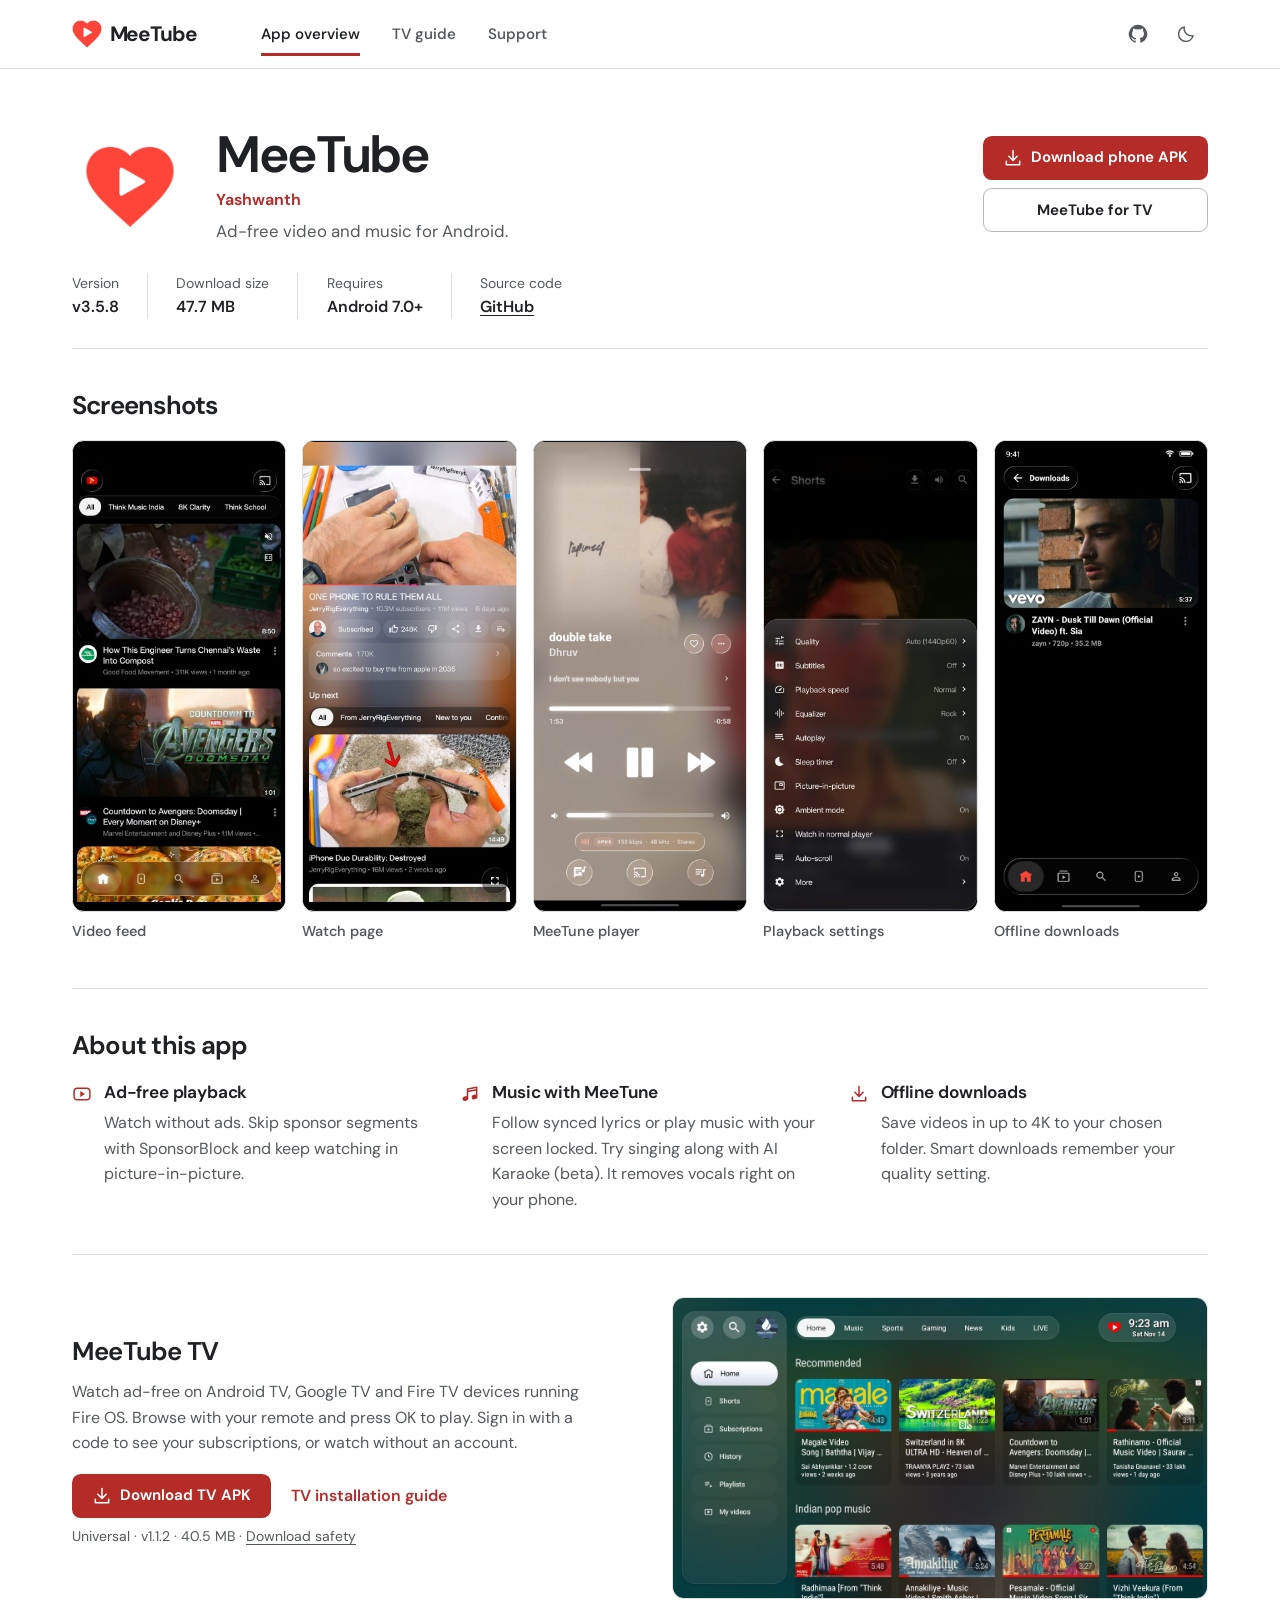
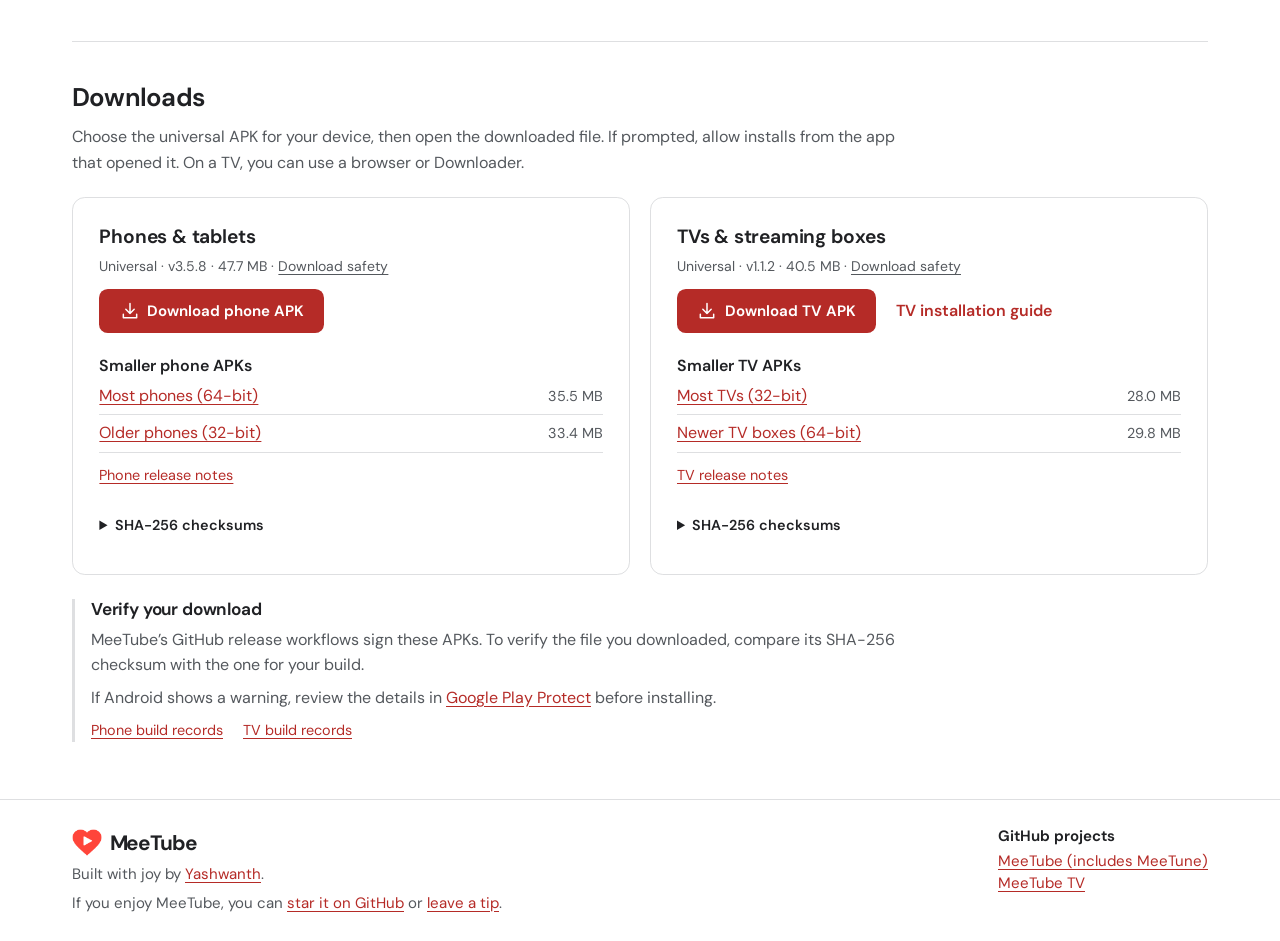
==== commit 03e570d1: "Redesign MeeTube as a minimal Android app listing" ====
--- a/index.html
+++ b/index.html
@@ -3,22 +3,19 @@
 <head>
   <meta charset="utf-8">
   <meta name="viewport" content="width=device-width, initial-scale=1">
-  <meta name="theme-color" content="#f9f7f2">
+  <meta name="theme-color" content="#ffffff">
   <meta name="description" content="Watch ad-free with MeeTube on Android phones and tablets, or download MeeTube TV for Android TV, Google TV and Fire TV.">
-  <title>MeeTube - YouTube, with heart.</title>
+  <title>MeeTube for Android</title>
   <link rel="icon" type="image/png" href="meetube-heart.png">
   <script src="theme.js"></script>
   <link rel="stylesheet" href="styles.css">
   <script src="github-stars.js" defer></script>
   <script src="downloads.js" defer></script>
-  <script src="motion.js" defer></script>
+  <script src="screenshots.js" defer></script>
 </head>
 <body id="top">
   <a class="skip-link" href="#main">Skip to content</a>
   <svg class="icon-library" xmlns="http://www.w3.org/2000/svg" aria-hidden="true" focusable="false">
-    <symbol id="i-github" viewBox="0 0 24 24">
-      <path fill="currentColor" d="M12 .9a11.1 11.1 0 0 0-3.51 21.64c.55.1.76-.24.76-.54v-2.08c-3.09.67-3.74-1.31-3.74-1.31-.51-1.29-1.24-1.64-1.24-1.64-1.01-.69.08-.68.08-.68 1.12.08 1.7 1.14 1.7 1.14.99 1.7 2.6 1.21 3.23.93.1-.72.39-1.21.7-1.49-2.47-.28-5.07-1.24-5.07-5.5 0-1.22.44-2.21 1.15-2.99-.11-.28-.5-1.42.11-2.95 0 0 .94-.3 3.05 1.14a10.66 10.66 0 0 1 5.56 0c2.12-1.44 3.05-1.14 3.05-1.14.61 1.53.22 2.67.11 2.95.72.78 1.15 1.77 1.15 2.99 0 4.27-2.6 5.22-5.08 5.5.4.35.75 1.02.75 2.06V22c0 .3.2.65.77.54A11.1 11.1 0 0 0 12 .9Z"/>
-    </symbol>
     <symbol id="i-download" viewBox="0 0 24 24">
       <g fill="none" stroke="currentColor" stroke-width="1.8" stroke-linecap="round" stroke-linejoin="round"><path d="M12 3v12m-5-5 5 5 5-5M4 16v4h16v-4"/></g>
     </symbol>
@@ -28,103 +25,106 @@
     <symbol id="i-note" viewBox="0 0 24 24">
       <path d="M9 16.5V6l11-2v10.5M9 9l11-2" fill="none" stroke="currentColor" stroke-width="1.8" stroke-linecap="round" stroke-linejoin="round"/><g fill="currentColor"><ellipse cx="6.5" cy="17.5" rx="3.5" ry="2.8" transform="rotate(-20 6.5 17.5)"/><ellipse cx="17.5" cy="15.5" rx="3.5" ry="2.8" transform="rotate(-20 17.5 15.5)"/></g>
     </symbol>
-    <symbol id="i-phone" viewBox="0 0 24 24">
-      <g fill="none" stroke="currentColor" stroke-width="1.65" stroke-linecap="round"><rect x="6" y="2.5" width="12" height="19" rx="2.6"/><path d="M11 18.2h2"/></g>
-    </symbol>
-    <symbol id="i-check" viewBox="0 0 24 24">
-      <path fill="none" stroke="currentColor" stroke-width="2" stroke-linecap="round" stroke-linejoin="round" d="m5 12 4.5 4.5L19 7"/>
-    </symbol>
   </svg>
 
   <header class="site-header">
     <nav class="wrap nav" aria-label="Main navigation">
-      <a class="brand" href="#top" aria-label="MeeTube home"><img src="meetube-heart.png" width="35" height="32" alt="">MeeTube</a>
+      <a class="brand" href="#top" aria-label="MeeTube home"><img src="meetube-heart.png" width="28" height="26" alt="">MeeTube</a>
       <div class="nav-links">
-        <a href="#features">Features</a>
-        <a href="#install">Install</a>
-        <a class="support-nav-link" href="support.html">Support</a>
-        <div class="github-group">
-          <a class="github-link" href="https://github.com/yashoncode/meetube" aria-label="MeeTube on GitHub"><svg class="icon" aria-hidden="true"><use href="#i-github"/></svg><span class="git-name">GitHub</span></a>
-          <a class="stars-link" href="#project-stars" hidden><span class="star-icon" aria-hidden="true">★</span><span class="star-label">Total stars</span> <b data-stars="total" hidden></b><span class="visually-hidden"> across MeeTube and MeeTube TV. View breakdown.</span></a>
-        </div>
-      </div>
-      <button class="theme-toggle" type="button" aria-label="Dark theme" aria-pressed="false" hidden>
-        <svg class="icon" viewBox="0 0 24 24" fill="none" stroke="currentColor" stroke-width="1.7" stroke-linecap="round" stroke-linejoin="round" aria-hidden="true">
-          <path class="moon" d="M20.5 14A8.8 8.8 0 0 1 10 3.5 8.8 8.8 0 1 0 20.5 14Z"/>
-          <g class="sun"><circle cx="12" cy="12" r="4"/><path d="M12 2v2m0 16v2M2 12h2m16 0h2M5 5l1.5 1.5m11 11L19 19M5 19l1.5-1.5m11-11L19 5"/></g>
-        </svg>
-      </button>
+        <a href="#top" aria-current="page">App overview</a>
+        <a href="tv-install.html">TV guide</a>
+        <a href="support.html">Support</a>
+      </div>
+      <div class="nav-tools">
+        <a class="github-link" href="https://github.com/yashoncode/meetube" aria-label="MeeTube on GitHub">
+          <svg class="icon" viewBox="0 0 24 24" aria-hidden="true"><path fill="currentColor" d="M12 .9a11.1 11.1 0 0 0-3.51 21.64c.55.1.76-.24.76-.54v-2.08c-3.09.67-3.74-1.31-3.74-1.31-.51-1.29-1.24-1.64-1.24-1.64-1.01-.69.08-.68.08-.68 1.12.08 1.7 1.14 1.7 1.14.99 1.7 2.6 1.21 3.23.93.1-.72.39-1.21.7-1.49-2.47-.28-5.07-1.24-5.07-5.5 0-1.22.44-2.21 1.15-2.99-.11-.28-.5-1.42.11-2.95 0 0 .94-.3 3.05 1.14a10.66 10.66 0 0 1 5.56 0c2.12-1.44 3.05-1.14 3.05-1.14.61 1.53.22 2.67.11 2.95.72.78 1.15 1.77 1.15 2.99 0 4.27-2.6 5.22-5.08 5.5.4.35.75 1.02.75 2.06V22c0 .3.2.65.77.54A11.1 11.1 0 0 0 12 .9Z"/></svg>
+        </a>
+        <button class="theme-toggle" type="button" aria-label="Dark theme" aria-pressed="false" hidden>
+          <svg class="icon" viewBox="0 0 24 24" fill="none" stroke="currentColor" stroke-width="1.7" stroke-linecap="round" stroke-linejoin="round" aria-hidden="true">
+            <path class="moon" d="M20.5 14A8.8 8.8 0 0 1 10 3.5 8.8 8.8 0 1 0 20.5 14Z"/>
+            <g class="sun"><circle cx="12" cy="12" r="4"/><path d="M12 2v2m0 16v2M2 12h2m16 0h2M5 5l1.5 1.5m11 11L19 19M5 19l1.5-1.5m11-11L19 5"/></g>
+          </svg>
+        </button>
+      </div>
     </nav>
   </header>
 
   <main class="wrap" id="main">
-    <section class="hero" aria-labelledby="headline">
-      <div class="hero-copy" data-platform="phone">
-        <p class="eyebrow"><span aria-hidden="true"></span>Open-source Android app</p>
-        <h1 id="headline">YouTube, <em>with heart.</em></h1>
-        <p class="intro">Watch ad-free. Play music in the background. Keep your favorites offline. All in one Android app.</p>
-        <div class="actions">
-          <a class="button" data-apk="universal" href="https://github.com/yashoncode/meetube/releases/download/v3.5.8/MeeTube_3.5.8_universal.apk"><svg class="icon" aria-hidden="true"><use href="#i-download"/></svg>Download phone APK</a>
-          <a class="text-link" href="#tv">MeeTube for TV</a>
-        </div>
-        <p class="compatibility"><svg class="icon" aria-hidden="true"><use href="#i-phone"/></svg><span>Android 7.0+ · <span data-version>v3.5.8</span> · <span data-size="universal">47.7 MB</span> · <a class="release-origin" href="#verify">Download safety</a></span></p>
-      </div>
-
-      <fieldset class="showcase">
-        <legend class="visually-hidden">Choose an app preview</legend>
-        <input type="radio" class="visually-hidden" id="preview-video" name="preview" checked>
-        <input type="radio" class="visually-hidden" id="preview-music" name="preview">
-        <div class="studio" aria-hidden="true"></div>
-        <div class="artwork">
-          <div class="record" aria-hidden="true">
-            <span class="record-sheen" aria-hidden="true"></span>
-            <div class="record-label"><img src="meetube-heart.png" alt=""><span class="spindle"></span></div>
-          </div>
-          <div class="phone">
-            <span class="phone-keys" aria-hidden="true"></span>
-            <div class="phone-glass">
-              <img class="video-screen" src="home.jpg" width="632" height="1390" alt="MeeTube Home with a scrolling video feed and bottom navigation.">
-              <img class="music-screen" src="meetune_now_playing.jpg" width="632" height="1390" alt="MeeTune playing double take by Dhruv, with a synced lyric and playback controls.">
-            </div>
-          </div>
-        </div>
-        <button class="motion-toggle" type="button" aria-label="Pause animations" title="Pause animations" hidden>
-          <svg viewBox="0 0 24 24" aria-hidden="true" focusable="false"><path class="pause-shape" d="M6 4h4v16H6zm8 0h4v16h-4z"/><path class="play-shape" d="M7 3.5v17l13-8.5z"/></svg>
-        </button>
-        <div class="switcher">
-          <label for="preview-video"><svg class="icon" aria-hidden="true"><use href="#i-video"/></svg>MeeTube</label>
-          <label for="preview-music"><svg class="icon" aria-hidden="true"><use href="#i-note"/></svg>MeeTune</label>
-        </div>
-      </fieldset>
+    <section class="app-listing" aria-labelledby="headline" data-platform="phone">
+      <div class="app-identity">
+        <img class="app-icon" src="meetube-icon.png" width="112" height="112" alt="">
+        <div>
+          <h1 id="headline">MeeTube</h1>
+          <a class="developer-link" href="https://github.com/yashoncode">Yashwanth</a>
+          <p class="app-description">Ad-free video and music for Android.</p>
+        </div>
+      </div>
+      <div class="listing-actions">
+        <a class="button" data-apk="universal" href="https://github.com/yashoncode/meetube/releases/download/v3.5.8/MeeTube_3.5.8_universal.apk"><svg class="icon" aria-hidden="true"><use href="#i-download"/></svg>Download phone APK</a>
+        <a class="button secondary" href="#tv">MeeTube for TV</a>
+      </div>
+      <dl class="app-facts">
+        <div><dt>Version</dt><dd data-version>v3.5.8</dd></div>
+        <div><dt>Download size</dt><dd data-size="universal">47.7 MB</dd></div>
+        <div><dt>Requires</dt><dd>Android 7.0+</dd></div>
+        <div><dt>Source code</dt><dd><a href="https://github.com/yashoncode/meetube">GitHub</a></dd></div>
+        <div class="fact-stars" hidden><dt>GitHub stars</dt><dd><a class="stars-link" href="#project-stars" hidden><span data-stars="total" hidden></span><span class="visually-hidden"> across MeeTube and MeeTube TV. View breakdown.</span></a></dd></div>
+      </dl>
+    </section>
+
+    <section class="screenshots" aria-labelledby="screenshots-heading">
+      <h2 id="screenshots-heading">Screenshots</h2>
+      <ul class="screenshot-strip">
+        <li>
+          <a href="home.jpg" class="screenshot" aria-label="View video feed screenshot">
+            <img src="home.jpg" width="632" height="1390" alt="The MeeTube Home screen with video recommendations and bottom navigation.">
+            <span>Video feed</span>
+          </a>
+        </li>
+        <li>
+          <a href="screenshots/player.jpg" class="screenshot" aria-label="View watch page screenshot">
+            <img src="screenshots/player.jpg" width="632" height="1390" alt="A video playing above the channel, comments and suggested videos.">
+            <span>Watch page</span>
+          </a>
+        </li>
+        <li>
+          <a href="meetune_now_playing.jpg" class="screenshot" aria-label="View meetune player screenshot">
+            <img src="meetune_now_playing.jpg" width="632" height="1390" alt="The MeeTune music player showing album art, synced lyrics and playback controls.">
+            <span>MeeTune player</span>
+          </a>
+        </li>
+        <li>
+          <a href="screenshots/equalizer.jpg" class="screenshot" aria-label="View playback settings screenshot">
+            <img src="screenshots/equalizer.jpg" width="632" height="1390" alt="Playback settings with the equalizer, subtitles and picture-in-picture controls.">
+            <span>Playback settings</span>
+          </a>
+        </li>
+        <li>
+          <a href="screenshots/downloads.jpg" class="screenshot" aria-label="View offline downloads screenshot">
+            <img src="screenshots/downloads.jpg" width="632" height="1400" alt="A video saved in the Downloads library with its resolution and file size.">
+            <span>Offline downloads</span>
+          </a>
+        </li>
+      </ul>
+      <dialog class="screenshot-viewer" aria-labelledby="screenshot-title">
+        <div class="viewer-head"><h3 id="screenshot-title">Screenshot</h3><form method="dialog"><button class="viewer-close" aria-label="Close screenshot" autofocus>Close</button></form></div>
+        <img class="viewer-image" src="home.jpg" alt="MeeTube video feed">
+        <div class="viewer-controls"><button type="button" data-previous>Previous</button><span class="viewer-position" role="status"></span><button type="button" data-next>Next</button></div>
+      </dialog>
     </section>
 
     <section class="features" id="features" aria-labelledby="features-heading">
-      <h2 id="features-heading">Inside <em>MeeTube</em></h2>
-      <div class="feature-grid">
-        <article class="feature-card">
-          <div class="miniature playback-art" aria-hidden="true">
-            <div class="mini-player"><span class="play-disc"></span><span class="waveform"></span><span class="scrubber"></span></div>
-          </div>
-          <div class="feature-copy"><h3>Ad-free playback</h3><p>Watch without ads. SponsorBlock can skip sponsor segments, and picture-in-picture keeps a video in view while you switch apps.</p></div>
-        </article>
-        <article class="feature-card">
-          <div class="miniature music-art" aria-hidden="true">
-            <div class="mini-album"><span class="mini-vinyl"></span><span class="sleeve"><i class="equalizer"><b></b><b></b><b></b><b></b><b></b><b></b><b></b></i></span></div>
-          </div>
-          <div class="feature-copy"><h3>Music with MeeTune</h3><p>Follow synced lyrics or keep the music playing with your screen locked. Try singing along to your favorite song with AI Karaoke (beta). It removes the vocals right on your phone.</p></div>
-        </article>
-        <article class="feature-card">
-          <div class="miniature download-art" aria-hidden="true">
-            <div class="file-stack"><span class="file-back"></span><span class="file-middle"></span><span class="file-front"><i class="file-icon"><svg class="icon"><use href="#i-download"/></svg></i><i class="file-lines"></i><svg class="file-check icon" viewBox="0 0 24 24"><use href="#i-check"/></svg></span></div>
-          </div>
-          <div class="feature-copy"><h3>Offline favorites</h3><p>Save videos in up to 4K to a folder you choose. Smart downloads remember your quality setting for next time.</p></div>
-        </article>
+      <h2 id="features-heading">About this app</h2>
+      <div class="feature-list">
+        <article><svg class="feature-icon" aria-hidden="true"><use href="#i-video"/></svg><div><h3>Ad-free playback</h3><p>Watch without ads. Skip sponsor segments with SponsorBlock and keep watching in picture-in-picture.</p></div></article>
+        <article><svg class="feature-icon" aria-hidden="true"><use href="#i-note"/></svg><div><h3>Music with MeeTune</h3><p>Follow synced lyrics or play music with your screen locked. Try singing along with AI Karaoke (beta). It removes vocals right on your phone.</p></div></article>
+        <article><svg class="feature-icon" aria-hidden="true"><use href="#i-download"/></svg><div><h3>Offline downloads</h3><p>Save videos in up to 4K to your chosen folder. Smart downloads remember your quality setting.</p></div></article>
       </div>
     </section>
 
     <section class="tv-section" id="tv" data-platform="tv" aria-labelledby="tv-heading">
       <div class="tv-copy">
-        <h2 id="tv-heading">MeeTube <em>TV</em></h2>
+        <h2 id="tv-heading">MeeTube TV</h2>
         <p class="intro">Watch ad-free on Android TV, Google TV and Fire TV devices running Fire OS. Browse with your remote and press OK to play. Sign in with a code to see your subscriptions, or watch without an account.</p>
         <div class="tv-install-actions">
           <a class="button" data-apk="universal" href="https://github.com/yashoncode/meetube-tv/releases/download/tv-v1.1.2/MeeTubeTV_1.1.2_universal.apk"><svg class="icon" aria-hidden="true"><use href="#i-download"/></svg>Download TV APK</a>
@@ -140,7 +140,7 @@
     </section>
 
     <section class="install" id="install" aria-labelledby="install-heading">
-      <h2 id="install-heading">Install <em>MeeTube</em></h2>
+      <h2 id="install-heading">Downloads</h2>
       <p class="install-intro">Choose the universal APK for your device, then open the downloaded file. If prompted, allow installs from the app that opened it. On a TV, you can use a browser or Downloader.</p>
       <div class="platform-grid">
         <article class="platform-download" data-platform="phone">
@@ -204,9 +204,9 @@
         </article>
       </div>
       <div class="build-info" id="verify" tabindex="-1">
-        <h3>Is this download safe?</h3>
-        <p>MeeTube’s build workflows sign the APKs linked here on GitHub. This helps verify their origin, so it helps ensure you’re downloading a legitimate version and safe.</p>
-        <p>Compare your file’s SHA-256 checksum with the one listed for your build above. On supported Android devices, <a href="https://support.google.com/googleplay/answer/2812853">Google Play Protect</a> can detect the app as harmful behavior but its safe.</p>
+        <h3>Verify your download</h3>
+        <p>MeeTube’s GitHub release workflows sign these APKs. To verify the file you downloaded, compare its SHA-256 checksum with the one for your build.</p>
+        <p>If Android shows a warning, review the details in <a href="https://support.google.com/googleplay/answer/2812853">Google Play Protect</a> before installing.</p>
         <div class="build-links">
           <a href="https://github.com/yashoncode/meetube/actions/workflows/release.yml">Phone build records</a>
           <a href="https://github.com/yashoncode/meetube-tv/actions/workflows/release-tv.yml">TV build records</a>
--- a/styles.css
+++ b/styles.css
@@ -1,748 +1,246 @@
-@font-face { font-family: 'DM Sans'; src: url('fonts/dm-sans.woff2') format('woff2'); font-style: normal; font-weight: 400 800; font-display: swap; }
-@font-face { font-family: 'Instrument Serif'; src: url('fonts/instrument-serif-italic.woff2') format('woff2'); font-style: italic; font-weight: 400; font-display: swap; }
+@font-face {
+  font-family: "DM Sans";
+  src: url("fonts/dm-sans.woff2") format("woff2");
+  font-style: normal;
+  font-weight: 400 750;
+  font-display: swap;
+}
+
 :root {
   color-scheme: light;
-  --paper: #f9f7f2;
-  --ink: #22231f;
-  --muted: #585a52;
-  --rule: #d9d7ce;
-  --accent: #c64935;
-  --surface: #fbfaf6;
-  --panel: #eeede5;
-  --action: #22231f;
-  --action-text: #fffefa;
-  --action-hover: #45463e;
-  --focus: #13588a;
-  --subtle-border: #adada3;
-  --serif: "Instrument Serif", Georgia, "Times New Roman", serif;
-  --mono: "SFMono-Regular", Consolas, "Liberation Mono", monospace;
-  font-family: "DM Sans", Arial, sans-serif;
+  --paper: #fff;
+  --surface: #f6f7f8;
+  --raised: #fff;
+  --ink: #202124;
+  --muted: #54585d;
+  --rule: #dedfe1;
+  --outline: #b5b7ba;
+  --accent: #b52b27;
+  --on-accent: #fff;
+  --accent-hover: #91231f;
+  --focus: #236cb3;
+  font-family: Roboto, "DM Sans", Arial, sans-serif;
+  background: var(--paper);
   color: var(--ink);
-  background: var(--paper);
-}
-
+}
 :root[data-theme="dark"] {
   color-scheme: dark;
-  --paper: #181919;
-  --ink: #f8f3ee;
-  --muted: #c0bbb5;
-  --rule: #444240;
-  --accent: #ff9c83;
-  --surface: #222323;
-  --panel: #252525;
-  --action: #ffb39f;
-  --action-text: #281b17;
-  --action-hover: #ffc9b8;
-  --focus: #9bcfff;
-  --subtle-border: #696560;
-}
-
+  --paper: #17181a;
+  --surface: #232426;
+  --raised: #202123;
+  --ink: #f4f4f4;
+  --muted: #c1c3c6;
+  --rule: #3c3e42;
+  --outline: #676a6e;
+  --accent: #ffaaa0;
+  --on-accent: #45120d;
+  --accent-hover: #ffc1b9;
+  --focus: #a5caff;
+}
 @media (prefers-color-scheme: dark) {
   :root:not([data-theme]) {
     color-scheme: dark;
-    --paper: #181919;
-    --ink: #f8f3ee;
-    --muted: #c0bbb5;
-    --rule: #444240;
-    --accent: #ff9c83;
-    --surface: #222323;
-    --panel: #252525;
-    --action: #ffb39f;
-    --action-text: #281b17;
-    --action-hover: #ffc9b8;
-    --focus: #9bcfff;
-    --subtle-border: #696560;
+    --paper: #17181a;
+    --surface: #232426;
+    --raised: #202123;
+    --ink: #f4f4f4;
+    --muted: #c1c3c6;
+    --rule: #3c3e42;
+    --outline: #676a6e;
+    --accent: #ffaaa0;
+    --on-accent: #45120d;
+    --accent-hover: #ffc1b9;
+    --focus: #a5caff;
   }
 }
 
-*, *::before, *::after { box-sizing: border-box; }
-html { scroll-behavior: smooth; }
-body, h1, h2, h3, p, dl, dd, fieldset { margin: 0; }
-a { color: inherit; text-decoration: none; }
-img { display: block; }
-::selection { background: #ffd1bf; color: #231e19; }
-:focus-visible { outline: 3px solid var(--focus); outline-offset: 4px; }
-section[id] { scroll-margin-top: 2rem; }
-.wrap { width: min(1240px, 89%); margin-inline: auto; }
-.icon { width: 1.15em; height: 1.15em; flex: none; }
-.icon-library { position: absolute; width: 0; height: 0; overflow: hidden; }
+
+* { box-sizing: border-box; }
+body { min-width: 0; margin: 0; font-size: 1rem; line-height: 1.5; }
+img { display: block; max-width: 100%; }
+h1, h2, h3, p, dl, dd, ul, ol, figure { margin: 0; }
+h1, h2, h3 { line-height: 1.2; text-wrap: balance; }
+h1 { font-size: clamp(2.35rem, 4vw, 3.4rem); font-weight: 650; letter-spacing: -.045em; }
+h2 { font-size: clamp(1.4rem, 2vw, 1.75rem); font-weight: 650; letter-spacing: -.03em; }
+h3 { font-size: 1.075rem; font-weight: 650; letter-spacing: -.01em; }
+a { color: var(--accent); text-underline-offset: .18em; }
+a:hover { text-decoration: underline; }
+button, input { font: inherit; }
+button { cursor: pointer; }
+:focus-visible { outline: 3px solid var(--focus); outline-offset: 3px; }
+[id] { scroll-margin-top: 1rem; }
+[hidden], .icon-library { display: none !important; }
 .visually-hidden {
-  position: absolute;
-  width: 1px; height: 1px;
-  margin: -1px; padding: 0; border: 0;
-  clip-path: inset(50%); overflow: hidden; white-space: nowrap;
-}
-.skip-link {
-  position: absolute; z-index: 10;
-  top: .5rem; left: 1rem; padding: .8rem 1rem;
-  transform: translateY(-160%);
-  background: var(--surface); border-radius: .4rem;
-}
-.skip-link:focus { transform: none; }
+  position: absolute; width: 1px; height: 1px; padding: 0; margin: -1px;
+  overflow: hidden; clip-path: inset(50%); white-space: nowrap; border: 0;
+}
+.skip-link { position: absolute; left: 1rem; top: -5rem; z-index: 2; padding: .65rem 1rem; border-radius: .4rem; background: var(--ink); color: var(--paper); }
+.skip-link:focus { top: .5rem; }
+.wrap { width: min(calc(100% - 3rem), 71rem); margin-inline: auto; }
+.icon, .feature-icon { width: 1.25rem; height: 1.25rem; flex: none; }
 
 .site-header { border-bottom: 1px solid var(--rule); }
-.nav, .nav-links, .brand, .github-link, .actions, .button, .text-link,
-.compatibility, .switcher, .switcher label, .footer-row, .site-footer nav, .site-footer nav a {
-  display: flex; align-items: center;
-}
-.nav { min-height: 80px; justify-content: space-between; gap: 1.5rem; }
-.brand { gap: .46rem; font-size: 1.5rem; font-weight: 750; letter-spacing: -.065em; }
+.nav, .brand, .nav-links, .nav-tools, .github-link, .theme-toggle { display: flex; align-items: center; }
+.nav { min-height: 4.25rem; gap: clamp(1.5rem, 5vw, 4.5rem); }
+.brand { gap: .5rem; width: fit-content; color: var(--ink); font-size: 1.3rem; font-weight: 700; letter-spacing: -.055em; text-decoration: none; }
 .brand img { width: 1.42em; height: auto; }
-.nav-links { margin-left: auto; gap: clamp(1.25rem, 2.4vw, 2.4rem); font-size: .875rem; font-weight: 600; }
-.nav-links > a { display: inline-flex; align-items: center; min-height: 44px; }
-.nav-links .github-link {
-  gap: .42rem; min-height: 42px; padding-inline: .83rem; border-radius: 99px 0 0 99px;
-}
-.nav a:hover, .text-link:hover, .site-footer a:hover { color: var(--accent); }
-.github-group:hover, .github-group:focus-within { border-color: var(--ink); }
-
-.hero {
-  display: grid;
-  grid-template-columns: minmax(0, .91fr) minmax(0, 1.09fr);
-  align-items: center;
-  gap: clamp(2rem, 4.4vw, 4.8rem);
-  padding-block: clamp(2.7rem, 4.1vw, 4rem) clamp(3.5rem, 5.2vw, 5rem);
-}
-.eyebrow {
-  display: flex; align-items: center; gap: .68rem;
-  font: 600 .79rem/1.4 var(--mono);
-  letter-spacing: .12em;
-  text-transform: uppercase;
-}
-.eyebrow span { width: 1.9rem; height: 2px; background: var(--accent); }
-.hero-copy { container-type: inline-size; }
-h1 {
-  margin: clamp(1.4rem, 2vw, 2rem) 0 1.55rem;
-  font-size: clamp(3.5rem, 20cqi, 7.15rem);
-  font-weight: 650;
-  line-height: .92;
-  letter-spacing: -.073em;
-}
-h1 em, h2 em { font-family: var(--serif); font-weight: 400; }
-h1 em {
-  display: block;
-  color: var(--accent);
-  margin-top: .025em; margin-left: -.025em;
-  font-size: 1.065em; letter-spacing: -.045em; white-space: nowrap;
-}
-.intro { max-width: 25em; font-size: clamp(1.04rem, 1.35vw, 1.2rem); line-height: 1.55; color: var(--muted); }
-.actions { gap: 1.45rem; flex-wrap: wrap; margin-top: 1.9rem; }
-.button, .text-link {
-  justify-content: center; width: fit-content; min-height: 48px;
-  font-size: .91rem; font-weight: 650;
-}
-.button {
-  gap: .63rem; padding: .9rem 1.28rem;
-  background: var(--action); color: var(--action-text); border-radius: .55rem;
-  transition: background-color .15s;
-}
-.button:hover { background: var(--action-hover); }
-.button .icon { width: 1.15rem; height: 1.15rem; }
-.text-link { text-decoration: underline; text-decoration-color: #aaa89c; text-underline-offset: .3em; }
-.compatibility {
-  margin-top: 1rem; gap: .37rem; color: var(--muted);
-  font: .8rem/1.5 var(--mono);
-}
-
-/* The entire preview is a native radio group, including on a file:// URL. */
-.showcase {
-  position: relative; isolation: isolate;
-  width: 100%; min-width: 0; min-inline-size: 0; aspect-ratio: 1.23;
-  padding: 0; border: 0; border-radius: 1.15rem; overflow: hidden;
-  background: #ee6044;
-}
-.studio, .studio::before, .studio::after { position: absolute; inset: 0; }
-.studio {
-  background: radial-gradient(ellipse at 23% 5%, #ff9d70 0%, transparent 56%),
-    linear-gradient(133deg, #f67a51, #f26647 51%, #d94a36);
-}
-.studio::before {
-  content: "";
-  background: radial-gradient(circle, #752f20 .7px, transparent 1px) 0 0 / 3px 3px;
-  opacity: .37;
-  mask-image: linear-gradient(132deg, #0006, transparent 37%, #0002 58%, #000);
-}
-.studio::after {
-  content: ""; inset: 2.7%;
-  --trim: #3f231e70;
-  background:
-    linear-gradient(var(--trim),var(--trim)) left top / 14px 1px,
-    linear-gradient(var(--trim),var(--trim)) left top / 1px 14px,
-    linear-gradient(var(--trim),var(--trim)) right top / 14px 1px,
-    linear-gradient(var(--trim),var(--trim)) right top / 1px 14px,
-    linear-gradient(var(--trim),var(--trim)) left bottom / 14px 1px,
-    linear-gradient(var(--trim),var(--trim)) left bottom / 1px 14px,
-    linear-gradient(var(--trim),var(--trim)) right bottom / 14px 1px,
-    linear-gradient(var(--trim),var(--trim)) right bottom / 1px 14px;
-  background-repeat: no-repeat;
-}
-.artwork { position: absolute; inset: 6% 3.5% max(17%, 66px); }
-.record, .mini-vinyl {
-  border-radius: 50%;
-  background:
-    repeating-radial-gradient(circle closest-side, transparent 0 1.6%, #05050466 1.76% 1.98%, transparent 2.18% 2.45%),
-    repeating-radial-gradient(circle closest-side, #bcb7aa68 0 .35%, #0001 .55% .94%, #0008 1.08% 1.4%),
-    conic-gradient(from 20deg, #171715, #53514d 17deg, #222321 43deg, #101110 70deg, #232321 111deg, #69665e 147deg, #222320 166deg, #10110f 192deg, #373733 220deg, #5b5951 239deg, #171715 269deg, #343332 307deg, #151614);
-  border: 1px solid #262622;
-  box-shadow: inset 0 0 0 2px #242421, inset 0 0 0 3px #aaa79b77;
-}
-.record {
-  position: absolute; top: 52%; left: 61.5%; width: 62%; aspect-ratio: 1;
-  transform: translate(-50%, -50%) rotate(-11deg);
-  box-shadow: inset 0 0 0 2px #191a17, inset 0 0 0 3px #a4a09399,
-    1px 3px 1px #342b24, 4px 10px 12px #682f2540, 12px 22px 25px #6e2c203f;
-}
-.record-label {
-  position: absolute; inset: 33.8%; overflow: hidden;
-  display: grid; place-items: center;
-  border-radius: 50%; border: 2px solid #10110f;
-  background: radial-gradient(circle, transparent 0 17%, #7c72662e 17.5% 18.2%, transparent 19%),
-    linear-gradient(to bottom, #eee5ce 0 60%, #d9694d 60% 64%, #e98b64 64%);
-  box-shadow: 0 0 0 3px #22221e, 0 0 0 4px #8f8a7b66;
-}
-.record-label img { position: absolute; top: 12%; width: 23%; }
-.record-label::after {
-  content: ""; position: absolute; bottom: 17%; left: 37%; width: 26%; height: 5%;
-  border-block: 1px solid #4d352a;
-}
-.spindle {
-  width: 8%; aspect-ratio: 1; border-radius: 50%;
-  background: #9c483a; box-shadow: inset 1px 2px 2px #29241e, 0 1px #fff9;
-}
-.phone {
-  position: absolute; top: 50%; left: 37%; height: 97%; aspect-ratio: 653 / 1410;
-  transform: translate(-50%, -50%) rotate(-10deg);
-  padding: 1.08%; border: 1px solid #353633; border-radius: 16% / 7.5%;
-  background: linear-gradient(110deg, #e4e2d9, #777771 5%, #252621 19%, #98988c 43%, #383a36 74%, #9b9d93 93%, #262822);
-  box-shadow: inset 0 0 0 1px #d6d6cb9c, 2px 3px 0 #30312d, 3px 5px 0 #242421,
-    6px 11px 10px #14160f52, 14px 24px 28px #59302365;
-}
-.phone-glass {
-  position: relative; width: 100%; height: 100%;
-  overflow: hidden; border: 2px solid #10110f;
-  border-radius: 13% / 6.1%; background: black;
-  box-shadow: 0 0 0 2px #0d0e0c;
-}
-.phone-glass::after {
-  content: ""; position: absolute; width: 3.1%; aspect-ratio: 1;
-  left: 48.45%; top: 1.5%; border-radius: 50%;
-  background: radial-gradient(circle at 60% 35%, #354451, #0c1015 55%, #050508);
-  box-shadow: 0 0 0 1px #101014;
-}
-.phone-glass img { width: 100%; height: 100%; object-fit: cover; }
-.phone-keys {
-  position: absolute; top: 23%; left: -2.6px;
-  width: 2px; height: 12%; border-radius: 2px 0 0 2px;
-  background: linear-gradient(#6a6d65, #292a25);
-}
-.phone-keys::after {
-  content: ""; position: absolute; top: 125%; left: 0; width: 100%; height: 53%;
-  border-radius: inherit; background: inherit;
-}
-.music-screen, #preview-music:checked ~ .artwork .video-screen { display: none; }
-#preview-music:checked ~ .artwork .music-screen { display: block; }
-#preview-music:checked ~ .studio {
-  background: radial-gradient(ellipse at 23% 5%, #c4d9bc, transparent 58%),
-    linear-gradient(133deg, #a1b9a3, #85a999 55%, #5d877e);
-}
-#preview-music:checked ~ .artwork .spindle { background: #7e9f90; }
-.switcher {
-  color: #22231f; --ink: #22231f;
-  position: absolute; bottom: 4.4%; left: 50%; transform: translateX(-50%);
-  gap: 2px; padding: 3px;
-  border: 1px solid #382a2140; border-radius: 99px; background: #faf7f0;
-  box-shadow: 0 2px 5px #41271a24;
-}
-.switcher label {
-  gap: .4rem; justify-content: center; min-height: 40px; padding: 0 .92rem;
-  border-radius: 99px; cursor: pointer; user-select: none;
-  font-size: .76rem; font-weight: 650;
-}
-.switcher label:hover { background: #e5e2d8; }
-#preview-video:checked ~ .switcher [for="preview-video"],
-#preview-music:checked ~ .switcher [for="preview-music"] { background: var(--ink); color: white; }
-#preview-video:focus-visible ~ .switcher [for="preview-video"],
-#preview-music:focus-visible ~ .switcher [for="preview-music"] { outline: 3px solid #13588a; outline-offset: 2px; }
-
-.features { padding: clamp(2.4rem, 3.6vw, 3.5rem) 0 clamp(3.6rem, 5.8vw, 5.6rem); border-top: 1px solid var(--rule); }
-h2 { font-size: clamp(2.75rem, 4.4vw, 4.15rem); font-weight: 600; line-height: 1.03; letter-spacing: -.075em; }
-h2 em { letter-spacing: -.068em; }
-.feature-grid { display: grid; grid-template-columns: repeat(3, minmax(0, 1fr)); gap: 1.25rem; margin-top: 1.9rem; }
-.feature-card { overflow: hidden; border: 1px solid var(--rule); border-radius: .85rem; background: var(--surface); }
-.feature-copy { padding: 1.35rem 1.45rem 1.55rem; }
-.feature-copy h3 { font-size: clamp(1.25rem, 1.7vw, 1.55rem); font-weight: 650; line-height: 1.2; letter-spacing: -.047em; }
-.feature-copy p, .install-intro, .build-info p { color: var(--muted); line-height: 1.6; }
-.feature-copy p { font-size: .94rem; margin-top: .6rem; }
-.miniature {
-  --ink: #22231f;
-  position: relative; display: grid; place-items: center; overflow: hidden;
-  height: clamp(8.2rem, 12vw, 10.7rem); border-bottom: 1px solid #35382e15;
-}
-.miniature::before {
-  content: ""; position: absolute; inset: 0;
-  background: radial-gradient(circle, #4d403544 .7px, transparent .95px) 0 0 / 3.3px 3.3px;
-  mask-image: linear-gradient(135deg, #0007, transparent 53%, #0008);
-}
-.playback-art { background: #f3d9cc; }
-.mini-player {
-  position: relative; width: 55%; max-width: 205px; height: 58%;
-  transform: rotate(-6deg); border: 1px solid #665548;
-  background: #fff1df; border-radius: .6rem;
-  box-shadow: 4px 5px 0 #cc7053, 5px 6px 0 #665548, 6px 10px 12px #6d453120;
-}
-.play-disc {
-  position: absolute; top: 16%; left: 8%; height: 45%; aspect-ratio: 1;
-  display: grid; place-items: center; border-radius: 50%; background: var(--ink);
-}
-.play-disc::before {
-  content: ""; width: 31%; height: 37%; margin-left: 6%;
-  background: #fff2dc; clip-path: polygon(0 0, 100% 50%, 0 100%);
-}
-.waveform {
-  position: absolute; left: 37%; right: 8%; top: 20%; height: 37%;
-  background: repeating-linear-gradient(90deg, #a94130 0 2px, transparent 2px 5px);
-  clip-path: polygon(0 44%,8% 31%,16% 0,26% 38%,36% 22%,43% 40%,55% 9%,62% 25%,71% 6%,82% 37%,90% 25%,100% 46%,100% 59%,90% 73%,82% 60%,71% 91%,62% 75%,55% 95%,43% 61%,36% 78%,26% 65%,16% 100%,8% 69%,0 57%);
-}
-.scrubber {
-  position: absolute; bottom: 18%; left: 9%; right: 8%; height: 3px; border-radius: 2px;
-  background: linear-gradient(90deg, #bf4d34 0 61%, #d3c4b0 61%);
-}
-.scrubber::after { content: ""; position: absolute; left: 61%; top: 50%; translate: -50% -50%; width: 8px; height: 8px; border-radius: 50%; background: #b74831; }
-.music-art { background: #e9dfbb; }
-.mini-album { position: relative; width: 47%; max-width: 172px; height: 76%; transform: rotate(-8deg); }
-.mini-vinyl { position: absolute; top: 5%; right: 0; height: 89%; aspect-ratio: 1; box-shadow: 2px 4px 5px #51462e30; }
-.mini-vinyl::before {
-  content: ""; position: absolute; inset: 34%; border-radius: 50%;
-  background: radial-gradient(circle, #302d24 0 8%, #e9c98f 9%);
-}
-.sleeve {
-  position: absolute; left: 0; top: 4%; height: 91%; aspect-ratio: 1;
-  border: 1px solid #994c32; border-radius: 2px;
-  background: repeating-radial-gradient(ellipse at -10% 115%, transparent 0 8%, #f9d0a14a 8.5% 9.4%, transparent 10% 12%), #d66043;
-  box-shadow: inset 3px 0 0 #e88a65, 2px 5px 7px #51462e3a;
-}
-.equalizer {
-  position: absolute; inset: 22%;
-  background: repeating-linear-gradient(90deg, #fff0c7 0 9%, transparent 9% 15%);
-  clip-path: polygon(0 38%,15% 38%,15% 18%,30% 18%,30% 31%,45% 31%,45% 0,60% 0,60% 22%,75% 22%,75% 11%,90% 11%,90% 37%,100% 37%,100% 74%,90% 74%,90% 90%,75% 90%,75% 78%,60% 78%,60% 100%,45% 100%,45% 68%,30% 68%,30% 85%,15% 85%,15% 63%,0 63%);
-}
-.download-art { background: #dbe4d6; }
-.file-stack { position: relative; width: 53%; max-width: 192px; height: 54%; transform: rotate(-6deg); }
-.file-stack > span {
-  position: absolute; inset: 14% 2% 2%; border: 1px solid #667868; border-radius: .5rem;
-}
-.file-back { background: #91a795; transform: translate(4%, -23%) rotate(6deg); }
-.file-middle { background: #cfdbcd; transform: translate(2%, -12%) rotate(3deg); }
-.file-front {
-  display: flex; align-items: center; gap: 7%; padding: 0 8%;
-  background: #f3f3e8; box-shadow: 1px 5px 7px #3a4d3930;
-}
-.file-icon { width: 26%; aspect-ratio: 1; display: grid; place-items: center; color: #f7f3df; background: #3d5549; border-radius: .3rem; }
-.file-icon .icon { width: 63%; height: 63%; }
-.file-lines { width: 33%; height: 11px; border-top: 3px solid #4e5a4d; }
-.file-lines::before { content: ""; display: block; width: 65%; margin-top: 4px; border-top: 2px solid #a4aea1; }
-.file-check { margin-left: auto; width: 1.4rem; height: 1.4rem; padding: .22rem; border-radius: 50%; color: #395448; background: #d3dfce; }
-
-.tv-section {
-  display: grid; grid-template-columns: minmax(0, .8fr) minmax(0, 1.2fr);
-  align-items: center; gap: clamp(2rem, 5vw, 5rem);
-  padding-block: clamp(2.7rem, 5.5vw, 5rem);
-  border-top: 1px solid var(--rule);
-}
-.tv-copy h2 em { color: var(--accent); }
-.tv-copy .intro { margin: 1rem 0 1.5rem; }
-.file-meta { color: var(--muted); font: .8rem/1.5 var(--mono); }
-.tv-copy .file-meta { margin-top: .65rem; }
-.tv-stage {
-  display: grid; place-items: center;
-  padding: 8% 6% 11%; border: 1px solid #cbcfc1; border-radius: 1rem;
-  background: radial-gradient(ellipse at 30% 10%, #e6ebdb, transparent 75%), #cad5c5;
-}
-.tv-set {
-  position: relative; width: 100%; padding: clamp(3px, .45vw, 7px);
-  background: #252722; border: 1px solid #4d5147; border-radius: .55rem;
-  box-shadow: 0 .65rem 1.1rem -.45rem #35433080;
-}
-.tv-set img { width: 100%; height: auto; border-radius: .2rem; }
-.tv-set::before, .tv-set::after {
-  content: ""; position: absolute; left: 50%; transform: translateX(-50%); background: #383c34;
-}
-.tv-set::before { top: 100%; width: 10%; height: 4%; }
-.tv-set::after { top: 104%; width: 28%; height: 1.6%; border-radius: 50% 50% 2px 2px; }
-
-.install {
-  padding: clamp(2rem, 4vw, 3.75rem);
-  margin-bottom: clamp(3rem, 5.5vw, 5rem);
-  border: 1px solid var(--rule); border-radius: 1rem; background: var(--panel);
-}
-.install h2 { font-size: clamp(2.4rem, 3.7vw, 3.3rem); }
-.install-intro { max-width: 66ch; margin: .85rem 0 1.6rem; }
-.platform-grid { display: grid; grid-template-columns: repeat(2, minmax(0, 1fr)); gap: 1rem; align-items: start; }
-.platform-download {
-  min-width: 0; padding: clamp(1rem, 2.5vw, 2rem);
-  border: 1px solid var(--rule); border-radius: .8rem; background: var(--paper);
-}
-.platform-download h3, .build-info h3 { font-size: 1.35rem; line-height: 1.2; letter-spacing: -.04em; }
-.platform-download .file-meta { margin: .5rem 0 1rem; }
-.build-label { margin-top: 1.4rem; font-size: .88rem; font-weight: 650; }
-.smaller-builds { list-style: none; margin: 0 0 .6rem; padding: 0; }
-.smaller-builds li {
-  display: flex; align-items: baseline; justify-content: space-between; flex-wrap: wrap;
-  column-gap: .5rem; padding-block: .45rem; border-bottom: 1px solid var(--rule);
-}
-.smaller-builds span { color: var(--muted); font: .76rem/1.5 var(--mono); white-space: nowrap; }
-.smaller-builds a, .release-notes, .release-origin, .build-info a {
-  font-size: .88rem; text-decoration: underline; text-underline-offset: .19em;
-}
-.install a:not(.button):hover, .checksums summary:hover { color: var(--accent); }
-.release-notes { display: inline-block; padding-block: .3rem; }
-.checksums { margin-top: .8rem; border-top: 1px solid var(--rule); }
-.checksums summary { padding-top: .85rem; width: fit-content; cursor: pointer; font-size: .9rem; font-weight: 600; }
-.checksums dl > div { margin-top: 1rem; }
-.checksums code { font: .78rem/1.5 var(--mono); overflow-wrap: anywhere; }
-.checksums dt { font-weight: 600; }
-.checksums dd { margin-top: .2rem; color: var(--muted); }
-.checksums dd code { display: block; -webkit-user-select: all; user-select: all; }
-.build-info { margin-top: 1.75rem; }
-.build-info p { max-width: 70ch; margin: .45rem 0 .7rem; font-size: .93rem; }
-.build-links { display: flex; flex-wrap: wrap; gap: .5rem 1.25rem; }
-.site-footer { border-top: 1px solid var(--rule); }
-.footer-row { min-height: 88px; justify-content: space-between; gap: 1rem; }
-.site-footer .brand { font-size: 1.08rem; }
-.site-footer nav { gap: 1.5rem; }
-.site-footer nav a { min-height: 44px; gap: .3rem; font-size: .83rem; }
-.site-footer nav .icon { width: .9rem; }
-
-@media (max-width: 1050px) {
-  .hero { gap: 2rem; }
-  .actions { gap: .9rem; }
-  .feature-copy { padding-inline: 1.1rem; }
-}
-@media (max-width: 860px) {
-  .wrap { width: min(90%, 680px); }
-  .hero { grid-template-columns: 1fr; gap: 2.2rem; }
-  .hero-copy { max-width: 35rem; }
-  .showcase { aspect-ratio: 1.4; }
-  .record { width: 58%; }
-  .feature-grid { grid-template-columns: 1fr; gap: 1rem; }
-  .feature-card { display: grid; grid-template-columns: .78fr 1fr; align-items: stretch; }
-  .miniature { min-height: 10rem; height: 100%; border: 0; border-right: 1px solid #35382e15; }
-  .feature-copy { align-self: center; padding: 1.3rem; }
-  .mini-album { height: min(72%, 110px); width: 58%; }
-  .tv-section { grid-template-columns: 1fr; gap: 1.5rem; }
-  .tv-copy .intro { max-width: 38em; }
-}
-@media (max-width: 680px) {
-  .platform-grid { grid-template-columns: 1fr; }
-}
-@media (max-width: 520px) {
-  .wrap { width: 90%; }
-  .nav { min-height: 64px; gap: .6rem; }
-  .brand { font-size: 1.25rem; gap: .28rem; }
-  .nav-links { gap: .95rem; font-size: .81rem; }
-  .nav-links .github-link { padding: .45rem .65rem; }
-  .hero { gap: 1.75rem; padding-block: 2.3rem 2.5rem; }
-  .eyebrow { font-size: .75rem; }
-  h1 { margin: 1.2rem 0 1.15rem; }
-  .intro { max-width: 24em; font-size: 1rem; }
-  .actions { margin-top: 1.3rem; gap: .8rem; }
-  .button, .text-link { font-size: .83rem; }
-  .button { padding-inline: .95rem; }
-  .compatibility { margin-top: .65rem; font-size: .76rem; }
-  .showcase { aspect-ratio: 1.13; border-radius: .85rem; }
-  .artwork { inset: 7% 2% max(21%, 59px); }
-  .record { width: 62%; }
-  .phone { padding: 1%; }
-  .switcher { bottom: 4%; }
-  .switcher label { min-height: 40px; padding-inline: .8rem; font-size: .81rem; }
-  .feature-grid { margin-top: 1.35rem; }
-  .feature-card { display: block; }
-  .miniature { height: 9.4rem; min-height: 0; border-right: 0; border-bottom: 1px solid #35382e15; }
-  .mini-album { width: 10rem; }
-  .install { padding: 1.45rem; }
-  .footer-row { flex-wrap: wrap; padding-block: .7rem; }
-  .site-footer nav { gap: .7rem; }
-  .site-footer nav a { font-size: .77rem; }
-}
-@media (max-width: 380px) {
-  .nav-links .github-link { min-width: 38px; justify-content: center; }
-  .actions { gap: .7rem; }
-  .button, .text-link { font-size: .8rem; }
-  .install { padding: 1.1rem; }
-}
-@media (prefers-reduced-motion: reduce) {
-  html { scroll-behavior: auto; }
-  .button { transition: none; }
-}
-@media (forced-colors: active) {
-  .switcher label { border: 1px solid ButtonText; }
-  #preview-video:checked ~ .switcher [for="preview-video"],
-  #preview-music:checked ~ .switcher [for="preview-music"] { border: 3px solid Highlight; }
-}
-
-.motion-toggle {
-  position: absolute;
-  z-index: 5;
-  top: 1rem;
-  right: 1rem;
-  display: grid;
-  width: 2.75rem;
-  height: 2.75rem;
-  place-items: center;
-  border: 1px solid rgb(255 255 255 / .4);
-  border-radius: 50%;
-  background: rgb(28 22 24 / .7);
-  color: white;
-  cursor: pointer;
-}
-.motion-toggle:hover { background: #211b1c; }
-.motion-toggle svg { width: 1.15rem; height: 1.15rem; fill: currentColor; }
-.motion-toggle .play-shape, .motion-toggle[data-paused="true"] .pause-shape { display: none; }
-.motion-toggle[data-paused="true"] .play-shape { display: block; }
-.record-sheen {
-  position: absolute;
-  inset: 1.4%;
-  border-radius: 50%;
-  pointer-events: none;
-  background: conic-gradient(from 22deg, transparent 8%, rgb(255 235 226 / .17) 17%, transparent 26% 54%, rgb(255 235 226 / .15) 66%, transparent 77%);
-  mask-image: radial-gradient(circle closest-side, transparent 29%, #000 31%);
-}
-@media (prefers-reduced-motion: no-preference) {
-  .record-sheen, .record-label { animation: pressing-turn 14s linear infinite paused; }
-  .phone { animation: handset-float 6.2s ease-in-out infinite paused; }
-  .artwork { translate: var(--drift-x, 0) var(--drift-y, 0); transition: translate .24s ease-out; }
-  .equalizer b { animation: equalizer-beat var(--beat, .78s) ease-in-out infinite alternate paused; }
-  .equalizer b:nth-child(even) { animation-direction: alternate-reverse; }
-  .motion-enabled .showcase:not(.offscreen) :is(.phone, .record-sheen, .record-label),
-  .motion-enabled .miniature:not(.offscreen) .equalizer b { animation-play-state: running; }
-}
-@keyframes pressing-turn { to { transform: rotate(1turn); } }
-@keyframes handset-float {
-  0%, 100% { translate: 0 0; }
-  50% { translate: 1px -8px; }
-}
-@keyframes equalizer-beat {
-  from { transform: scaleY(.36); }
-  to { transform: scaleY(1); }
-}
-.equalizer {
-  display: flex;
-  align-items: center;
-  justify-content: space-between;
-  background: none;
-  clip-path: none;
-}
-.equalizer b { width: 9%; height: 45%; background: #fff0c7; }
-.equalizer b:nth-child(2) { height: 78%; --beat: .91s; }
-.equalizer b:nth-child(3) { height: 58%; --beat: .66s; }
-.equalizer b:nth-child(4) { height: 100%; --beat: .84s; }
-.equalizer b:nth-child(5) { height: 72%; --beat: .73s; }
-.equalizer b:nth-child(6) { height: 88%; --beat: .95s; }
-.equalizer b:nth-child(7) { height: 49%; --beat: .62s; }
-
-@media (prefers-reduced-motion: no-preference) {
-  .motion-enabled #preview-music:checked ~ .artwork .music-screen,
-  .motion-enabled #preview-video:checked ~ .artwork .video-screen {
-    animation: screen-arrival .35s ease-out;
- }
-  .motion-enabled #preview-music:checked ~ .studio,
-  .motion-enabled #preview-video:checked ~ .studio { animation: studio-arrival .4s ease-out; }
-}
-@keyframes screen-arrival {
-  from { opacity: .55; transform: scale(1.025); }
-  to { opacity: 1; transform: scale(1); }
-}
-@keyframes studio-arrival {
-  from { opacity: .65; }
-  to { opacity: 1; }
-}
-@media (max-width: 435px) {
-  .github-link .git-name {
-    display: inline;
-    position: absolute;
-    width: 1px;
-    height: 1px;
-    margin: -1px;
-    clip-path: inset(50%);
-    overflow: hidden;
-    white-space: nowrap;
- }
-  .motion-toggle { top: .65rem; right: .65rem; }
-  .nav-links { gap: .72rem; }
-}
-@media (max-width: 350px) {
-  .nav { gap: .4rem; }
-  .nav-links { gap: .48rem; }
-  .nav-links .github-link { gap: .32rem; padding-inline: .47rem; }
-}
-
-.github-group {
-  display: inline-flex;
-  align-items: stretch;
-  border: 1px solid var(--subtle-border);
-  border-radius: 2rem;
-  white-space: nowrap;
-}
-.stars-link {
-  display: inline-flex;
-  align-items: center;
-  gap: .36rem;
-  padding-inline: .7rem .85rem;
-  border-inline-start: 1px solid var(--rule);
-  border-radius: 0 2rem 2rem 0;
-  font-size: .82rem;
-}
-.github-group:has(.stars-link[hidden]) .github-link { border-radius: 2rem; }
-.star-icon { color: var(--accent); }
-[data-stars] { font-variant-numeric: tabular-nums; }
-.stars-link [data-stars] { font-weight: 700; }
-.theme-toggle {
-  flex: 0 0 44px;
-  display: grid;
-  place-items: center;
-  width: 44px;
-  height: 44px;
-  border: 1px solid var(--subtle-border);
-  border-radius: 50%;
-  background: var(--surface);
-  color: var(--ink);
-  cursor: pointer;
-}
-.theme-toggle:hover { color: var(--accent); border-color: currentColor; }
-.theme-toggle .icon { width: 19px; height: 19px; }
-.stars-link[hidden], .theme-toggle[hidden], .theme-toggle .sun, [data-theme="dark"] .theme-toggle .moon,
-.motion-toggle[hidden] { display: none; }
-[data-theme="dark"] .theme-toggle .sun { display: inline; }
-
-#project-stars { display: block; padding-block: 1.15rem; scroll-margin: 1rem; }
-#project-stars h2 { font: 650 1rem/1.4 "DM Sans", Arial, sans-serif; letter-spacing: -.02em; }
-#project-stars h2 [data-stars] { color: var(--accent); }
-.star-sources { display: flex; flex-wrap: wrap; gap: 0 1.1rem; list-style: none; padding: 0; margin: .15rem 0 0; }
-.star-sources a { color: var(--muted); text-decoration: underline; text-underline-offset: .18em; }
-.star-sources [data-stars] { color: var(--ink); font-weight: 650; }
-@media (max-width: 680px) {
-  .nav { gap: .65rem; }
-  .nav-links { gap: .65rem; }
-
-  .stars-link { padding-inline: .55rem .7rem; }
-}
-@media (max-width: 520px) {
-  .star-label { position: absolute; width: 1px; height: 1px; overflow: hidden; clip-path: inset(50%); }
-}
-@media (max-width: 420px) {
-
-  .footer-row { align-items: flex-start; }
-  #project-stars { padding-block: .25rem; }
-}
-
-@media (max-width: 860px) {
-  .nav {
-    display: grid;
-    grid-template-columns: auto auto minmax(0, 1fr) auto;
-    grid-template-areas: "brand brand stars theme" "features install support .";
-    gap: 0 .7rem;
-    padding-block: .5rem .1rem;
-  }
-  .nav .brand { grid-area: brand; }
-  .nav-links { display: contents; }
-  .nav-links > a[href="#features"] { grid-area: features; }
-  .nav-links > a[href="#install"] { grid-area: install; }
-  .support-nav-link { grid-area: support; justify-self: start; }
-  .github-group { grid-area: stars; justify-self: end; }
-  .theme-toggle { grid-area: theme; }
-}
-
-.maker-credit { padding-block: 1.4rem; }
-.maker-credit .brand { width: fit-content; margin-bottom: .55rem; }
-.maker-credit p { font-size: .94rem; line-height: 1.6; color: var(--muted); }
-.maker-credit a:not(.brand), .maker-signature a, .maker-story a {
-  color: var(--ink);
-  text-decoration: underline;
-  text-underline-offset: .19em;
-}
-.maker-credit a:hover, .maker-signature a:hover, .maker-story a:hover { color: var(--accent); }
-
-.support-nav [aria-current="page"] { text-decoration: underline; text-underline-offset: .35em; }
-.support-layout {
-  display: grid;
-  grid-template-columns: minmax(0, 1.1fr) minmax(0, 1fr);
-  gap: clamp(2.5rem, 6vw, 7rem);
-  align-items: start;
-  padding-block: clamp(3rem, 7vw, 7rem);
-}
-.support-note h1 { margin-top: 0; font-size: clamp(3.75rem, 7.5vw, 7rem); }
-.support-shortcuts { display: flex; flex-wrap: wrap; column-gap: 1.4rem; }
-.maker-story { max-width: 60ch; margin-top: 1.6rem; padding-top: 1.6rem; border-top: 1px solid var(--rule); }
-.maker-story h2 { font-size: clamp(1.6rem, 2.6vw, 2.3rem); letter-spacing: -.045em; }
-.maker-story p { margin-top: .9rem; font-size: 1.05rem; line-height: 1.65; color: var(--muted); }
-.maker-signature { margin-top: 1.4rem; font: italic 1.65rem/1.25 var(--serif); }
-.support-note .text-link { gap: .55rem; }
-.support-panel {
-  padding: clamp(1.3rem, 3vw, 2.75rem);
-  border: 1px solid var(--rule);
-  border-radius: 1rem;
-  background: var(--surface);
-}
-.support-panel h2 { font-size: clamp(2.45rem, 4vw, 3.5rem); }
-.support-panel h2 em { color: var(--accent); }
-.support-panel p { margin-top: .65rem; color: var(--muted); line-height: 1.55; }
-.support-method { margin-top: 1.5rem; padding-top: 1.5rem; border-top: 1px solid var(--rule); }
-.support-method h3 { font-size: 1.25rem; letter-spacing: -.035em; }
-.support-method h3 span { margin-left: .35rem; font-size: .9rem; font-weight: 400; letter-spacing: 0; color: var(--muted); }
-.support-method .button { margin-top: .85rem; }
-.upi-method { display: flex; flex-wrap: wrap; align-items: center; gap: 1.25rem; }
-.upi-method > div { flex: 1 1 12rem; }
-.upi-id {
-  display: block; width: 100%; max-width: 17rem; min-width: 0; margin-top: .65rem; padding: .55rem .7rem;
-  font: 1rem var(--mono); color: var(--ink); background: var(--paper);
-  border: 1px solid var(--subtle-border); border-radius: .4rem;
-}
-.upi-qr { width: 11.75rem; max-width: 100%; height: auto; border: 1px solid var(--rule); border-radius: .65rem; }
-.upi-copy { font-family: inherit; background: var(--surface); border: 1px solid var(--subtle-border); color: var(--ink); cursor: pointer; }
-.upi-copy:hover { background: var(--panel); }
-.upi-copy[hidden] { display: none; }
-.support-panel .copy-status { font-size: .9rem; }
-.copy-status:empty { margin: 0; }
-@media (max-width: 860px) {
-  .support-nav { display: flex; padding-block: .4rem; }
-  .support-nav .nav-links { display: flex; }
-  .support-layout { grid-template-columns: 1fr; }
-}
-@media (max-width: 680px) {
-  .maker-credit { padding-block: .7rem; }
-}
-
-.tv-install-actions, .guide-jumps { display: flex; align-items: center; flex-wrap: wrap; gap: .25rem 1.25rem; }
-.tv-guide { padding-bottom: 2.5rem; }
-.tv-guide-intro, .guide-section {
-  display: grid;
-  grid-template-columns: minmax(0, .85fr) minmax(0, 1.15fr);
-  gap: clamp(2rem, 6vw, 6rem);
-}
-.tv-guide-intro { align-items: center; padding-block: clamp(2.4rem, 6vw, 5.5rem); }
-.tv-guide-intro h1 { margin-top: 0; font-size: clamp(3.2rem, 6.6vw, 6.3rem); }
-.tv-guide-intro .tv-stage { max-width: 35rem; width: 100%; justify-self: end; }
+.nav-links { align-self: stretch; gap: clamp(1rem, 2.5vw, 2rem); }
+.nav-links a { display: flex; align-items: center; min-height: 44px; border-bottom: 3px solid transparent; padding-top: 3px; color: var(--muted); font-size: .94rem; font-weight: 550; text-decoration: none; white-space: nowrap; }
+.nav-links a[aria-current="page"] { color: var(--ink); border-bottom-color: var(--accent); }
+.nav-links a:hover { color: var(--ink); }
+.nav-tools { gap: .25rem; margin-left: auto; }
+.github-link, .theme-toggle { width: 44px; height: 44px; justify-content: center; border: 0; border-radius: 50%; background: transparent; color: var(--muted); }
+.github-link:hover, .theme-toggle:hover { background: var(--surface); color: var(--ink); }
+.sun, [data-theme="dark"] .moon { display: none; }
+[data-theme="dark"] .sun { display: inline; }
+
+.app-listing {
+  display: grid; grid-template-columns: minmax(0, 1fr) auto; align-items: center;
+  column-gap: 2rem; row-gap: 1.8rem; padding-block: clamp(2rem, 4.3vw, 3.75rem) 1.8rem;
+}
+.app-identity { display: flex; align-items: center; gap: clamp(1rem, 2.2vw, 1.75rem); min-width: 0; }
+.app-icon { width: clamp(4.5rem, 10vw, 7.25rem); height: auto; flex: none; border-radius: 23%; }
+.developer-link { display: inline-block; margin-top: .18rem; color: var(--accent); font-size: 1rem; font-weight: 650; text-decoration: none; }
+.app-description { margin-top: .4rem; color: var(--muted); font-size: 1.05rem; }
+.listing-actions { display: grid; gap: .55rem; min-width: 12.75rem; }
+.button, .viewer-controls button, .viewer-close {
+  display: inline-flex; align-items: center; justify-content: center; gap: .48rem;
+  min-height: 44px; padding: .62rem 1.2rem; border: 1px solid transparent; border-radius: .55rem;
+  color: var(--on-accent); background: var(--accent); font-size: .94rem; font-weight: 650;
+  text-decoration: none; text-align: center; line-height: 1.35;
+}
+.button:hover { background: var(--accent-hover); text-decoration: none; }
+.button.secondary, .upi-copy, .viewer-controls button, .viewer-close { color: var(--ink); border-color: var(--outline); background: var(--paper); }
+.button.secondary:hover, .upi-copy:hover, .viewer-controls button:hover, .viewer-close:hover { background: var(--surface); }
+.text-link { display: inline-flex; align-items: center; gap: .45rem; min-height: 44px; font-weight: 600; text-decoration: none; }
+.app-facts { display: flex; grid-column: 1 / -1; flex-wrap: wrap; gap: .85rem 0; }
+.app-facts > div { padding: 0 clamp(.85rem, 2.2vw, 2rem); border-left: 1px solid var(--rule); }
+.app-facts > div:first-child { padding-left: 0; border-left: 0; }
+.app-facts dt { color: var(--muted); font-size: .875rem; }
+.app-facts dd { margin-top: .1rem; color: var(--ink); font-size: 1rem; font-weight: 600; }
+.app-facts a { color: inherit; }
+
+.screenshots, .features, .tv-section, .install { border-top: 1px solid var(--rule); padding-block: clamp(1.65rem, 3.5vw, 2.6rem); }
+.screenshot-strip {
+  display: grid; grid-auto-flow: column; grid-auto-columns: minmax(10rem, 1fr);
+  gap: clamp(.65rem, 1.25vw, 1rem); overflow-x: auto; overscroll-behavior-x: contain;
+  list-style: none; margin: .9rem -.28rem 0; padding: .28rem; scroll-snap-type: x proximity;
+}
+.screenshot-strip li { min-width: 0; scroll-snap-align: start; }
+.screenshot { display: block; border-radius: .75rem; color: var(--muted); text-decoration: none; }
+.screenshot img { width: 100%; height: auto; aspect-ratio: 632 / 1390; object-fit: contain; background: #101112; border-radius: .75rem; border: 1px solid var(--rule); }
+.screenshot span { display: block; margin-top: .55rem; font-size: .9rem; font-weight: 550; }
+.screenshot:hover { color: var(--ink); }
+.screenshot-viewer { width: min(32rem, calc(100% - 1.25rem)); max-height: calc(100% - 1.25rem); padding: 1rem; color: var(--ink); background: var(--paper); border: 1px solid var(--rule); border-radius: .85rem; }
+.screenshot-viewer::backdrop { background: rgb(8 11 14 / 74%); }
+.viewer-head, .viewer-controls { display: flex; align-items: center; justify-content: space-between; gap: 1rem; }
+.viewer-head form { margin: 0; }
+.viewer-image { display: block; width: auto; max-width: 100%; height: auto; max-height: min(68vh, 49rem); margin: .7rem auto; object-fit: contain; border-radius: .45rem; }
+.viewer-position { color: var(--muted); font-size: .9rem; }
+.viewer-controls button, .viewer-close { padding: .45rem .85rem; }
+
+.feature-list { display: grid; grid-template-columns: repeat(3, minmax(0, 1fr)); gap: 1.8rem; margin-top: 1.3rem; }
+.feature-list article { display: flex; align-items: flex-start; gap: .75rem; }
+.feature-icon { margin-top: .1rem; color: var(--accent); }
+.feature-list p, .intro, .install-intro, .build-info p, .guide-section p, .guide-steps, .maker-story p, .support-panel p { color: var(--muted); line-height: 1.6; }
+.feature-list p { margin-top: .45rem; }
+.tv-section { display: grid; grid-template-columns: 1fr 1fr; gap: clamp(1.5rem, 5vw, 4rem); align-items: center; }
+.intro { margin-top: .75rem; max-width: 58ch; }
+.tv-stage img { width: 100%; height: auto; border-radius: .75rem; border: 1px solid var(--rule); }
+.tv-install-actions, .build-links, .support-shortcuts, .guide-jumps { display: flex; align-items: center; flex-wrap: wrap; gap: .3rem 1.25rem; }
+.tv-copy .tv-install-actions { margin-top: 1.1rem; }
+.file-meta { margin-block: .55rem .75rem; color: var(--muted); font-size: .875rem; }
+.release-origin { color: inherit; }
+.install-intro { max-width: 76ch; margin-top: .65rem; }
+.platform-grid { display: grid; grid-template-columns: repeat(2, minmax(0, 1fr)); gap: 1.2rem; margin-top: 1.35rem; }
+.platform-download, .support-panel { border: 1px solid var(--rule); border-radius: .8rem; background: var(--raised); padding: clamp(1rem, 2.2vw, 1.65rem); min-width: 0; }
+.platform-download h3, .support-method h3 { font-size: 1.2rem; }
+.build-label { margin-top: 1.3rem; color: var(--ink); font-weight: 600; }
+.smaller-builds, .star-sources { padding: 0; list-style: none; }
+.smaller-builds li { display: flex; align-items: baseline; justify-content: space-between; gap: .6rem; padding-block: .38rem; border-bottom: 1px solid var(--rule); }
+.smaller-builds span, .checksums, .release-notes, .build-links { font-size: .9rem; }
+.smaller-builds span { color: var(--muted); flex: none; }
+.release-notes { display: inline-block; margin-top: .8rem; }
+.checksums { margin-top: 1rem; }
+.checksums summary { width: fit-content; min-height: 44px; align-content: center; cursor: pointer; color: var(--ink); font-weight: 600; }
+.checksums dl div + div { margin-top: .65rem; }
+.checksums code, .guide-steps samp { overflow-wrap: anywhere; }
+.checksums dd { color: var(--muted); }
+.build-info { max-width: 78ch; margin-top: 1.5rem; padding-left: 1rem; border-left: 3px solid var(--rule); }
+.build-info p { margin-top: .45rem; }
+.build-links { margin-top: .6rem; }
+
+.site-footer { margin-top: 1rem; border-top: 1px solid var(--rule); }
+.footer-row { display: flex; gap: 1.5rem 3rem; justify-content: space-between; padding-block: 1.65rem; }
+.maker-credit p, .star-sources, #project-stars h2 { font-size: .94rem; }
+.maker-credit p { color: var(--muted); margin-top: .35rem; }
+#project-stars h2 { letter-spacing: normal; }
+.star-sources { margin-top: .3rem; }
+
+.support-layout { display: grid; grid-template-columns: minmax(0, 1fr) minmax(17rem, 23rem); gap: clamp(1.5rem, 7vw, 6rem); align-items: start; padding-block: clamp(2rem, 4.5vw, 3.8rem); }
+.support-note h1, .tv-guide h1 { font-size: clamp(2rem, 3.8vw, 3rem); }
+.support-shortcuts { margin-block: .45rem 1.2rem; }
+.maker-story { max-width: 65ch; border-top: 1px solid var(--rule); padding-top: 1.3rem; }
+.maker-story p { margin-top: .85rem; }
+.maker-signature { margin-top: 1.25rem; font-weight: 600; }
+.support-panel { background: var(--surface); }
+.support-panel p { margin-top: .5rem; }
+.support-method { margin-top: 1.15rem; padding-top: 1.15rem; border-top: 1px solid var(--rule); }
+.support-method .button { margin-top: .6rem; }
+.support-method h3 span { color: var(--muted); margin-left: .35rem; font-weight: 400; font-size: .94rem; }
+.upi-id { display: block; width: 100%; padding: .55rem .75rem; margin-top: .7rem; border: 1px solid var(--outline); border-radius: .45rem; background: var(--paper); color: var(--ink); }
+.upi-qr { width: 11.5rem; height: auto; margin-top: 1rem; border: 1px solid var(--rule); border-radius: .5rem; }
+.copy-status { font-size: .9rem; }
+.copy-status:empty { display: none; }
+
+.tv-guide { padding-bottom: 2rem; }
+.tv-guide-intro, .guide-section { display: grid; grid-template-columns: minmax(0, .85fr) minmax(0, 1.15fr); align-items: start; gap: clamp(1.5rem, 5vw, 5rem); }
+.tv-guide-intro { align-items: center; padding-block: clamp(2rem, 4vw, 3rem); }
+.tv-guide-intro .tv-stage { width: min(100%, 31rem); justify-self: end; }
 .guide-jumps { margin-top: 1rem; }
-.guide-jumps a, .guide-steps a, .guide-settings a {
-  color: var(--ink); text-decoration: underline; text-underline-offset: .2em;
-}
 .guide-jumps a { display: inline-flex; align-items: center; min-height: 44px; font-size: .94rem; font-weight: 600; }
-.guide-jumps a:hover, .guide-steps a:hover, .guide-settings a:hover { color: var(--accent); }
-.guide-section { padding-block: clamp(2rem, 4vw, 3.75rem); border-top: 1px solid var(--rule); }
-.guide-section h2 { max-width: 12ch; font-size: clamp(2.3rem, 4vw, 3.6rem); }
-.guide-section h2 em { color: var(--accent); }
-.guide-section p, .guide-steps { max-width: 65ch; line-height: 1.6; color: var(--muted); }
-.guide-section p { margin-top: .75rem; }
-.guide-section .button { margin-top: 1.2rem; }
-.guide-steps { margin: 0; padding-left: 1.6em; }
-.guide-steps li { padding-left: .35em; }
-.guide-steps li + li { margin-top: 1rem; }
-.guide-steps li::marker, .guide-steps strong, .guide-settings h3 { color: var(--ink); font-weight: 650; }
-.guide-steps samp { font: .9em var(--mono); overflow-wrap: anywhere; }
-.guide-settings h3 { font-size: 1.2rem; }
-.guide-settings p + h3 { margin-top: 1.5rem; }
-@media (max-width: 860px) {
-  .tv-guide-intro, .guide-section { grid-template-columns: 1fr; gap: 1.5rem; }
-  .tv-guide-intro .tv-stage { max-width: 27rem; justify-self: start; }
-  .guide-section h2 { max-width: none; }
-}
+.guide-section { padding-block: clamp(1.6rem, 3vw, 2.5rem); border-top: 1px solid var(--rule); }
+.guide-section p { max-width: 65ch; margin-top: .65rem; }
+.guide-section .button { margin-top: 1.1rem; }
+.guide-steps { padding-left: 1.5rem; }
+.guide-steps li { padding-left: .2rem; }
+.guide-steps li + li { margin-top: .9rem; }
+.guide-steps strong, .guide-steps b, .guide-settings strong, .guide-settings b, .guide-steps li::marker { color: var(--ink); }
+.guide-settings p + h3 { margin-top: 1.4rem; }
+
+@media (max-width: 840px) {
+  .feature-list { grid-template-columns: 1fr; gap: 1.2rem; max-width: 70ch; }
+  .app-facts { row-gap: .65rem; }
+  .support-layout { grid-template-columns: minmax(0, 1fr) minmax(15rem, .7fr); gap: 1.5rem; }
+}
+@media (max-width: 700px) {
+  .wrap { width: min(calc(100% - 2rem), 71rem); }
+  .app-listing { grid-template-columns: minmax(0, 1fr); gap: 1.35rem; }
+  .listing-actions { grid-row: 3; display: flex; flex-wrap: wrap; gap: .55rem; min-width: 0; }
+  .app-facts { grid-row: 2; }
+  .app-facts > div { padding-inline: .9rem; }
+  .tv-section, .platform-grid, .support-layout, .tv-guide-intro, .guide-section { grid-template-columns: 1fr; }
+  .tv-guide-intro .tv-stage { justify-self: start; }
+  .support-layout { gap: 2rem; }
+  .support-panel { max-width: 32rem; width: 100%; }
+  .footer-row { flex-wrap: wrap; }
+}
+@media (max-width: 560px) {
+  .nav { display: grid; min-height: auto; grid-template-columns: minmax(0, 1fr) auto; gap: 0; }
+  .nav .brand { min-height: 3.15rem; }
+  .nav-tools { grid-column: 2; grid-row: 1; }
+  .nav-links { grid-column: 1 / -1; grid-row: 2; gap: 1.5rem; }
+  .app-listing { padding-top: 1.6rem; }
+  .app-facts { display: grid; grid-template-columns: repeat(3, minmax(0, 1fr)); gap: .8rem 0; }
+  .app-facts > div { padding-inline: .65rem; }
+  .app-facts > div:nth-child(3n + 1) { border-left: 0; padding-left: 0; }
+}
+@media (max-width: 440px) {
+  .listing-actions { display: grid; grid-template-columns: 1fr; }
+}
+@media (max-width: 365px) {
+  .app-identity { gap: .8rem; }
+  .app-description { font-size: 1rem; }
+
+  .nav-links { gap: 1.1rem; }
+}
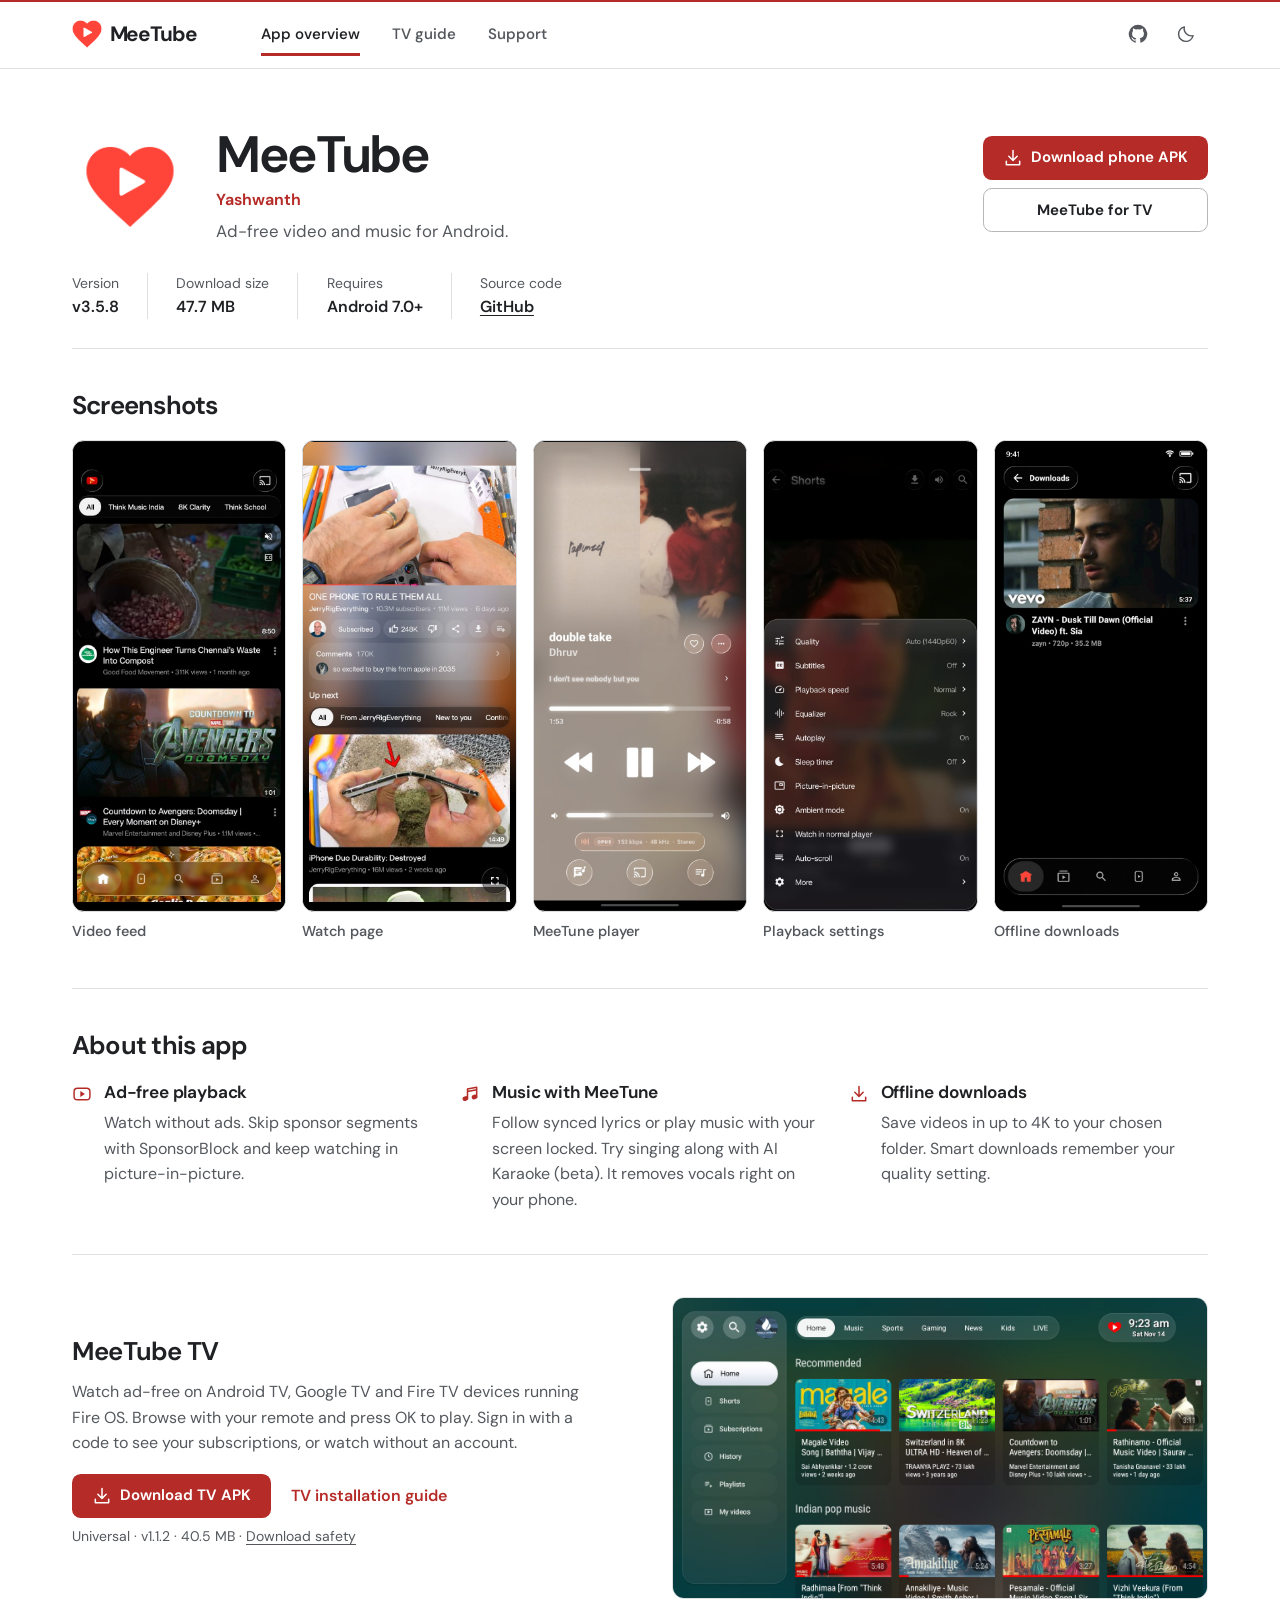
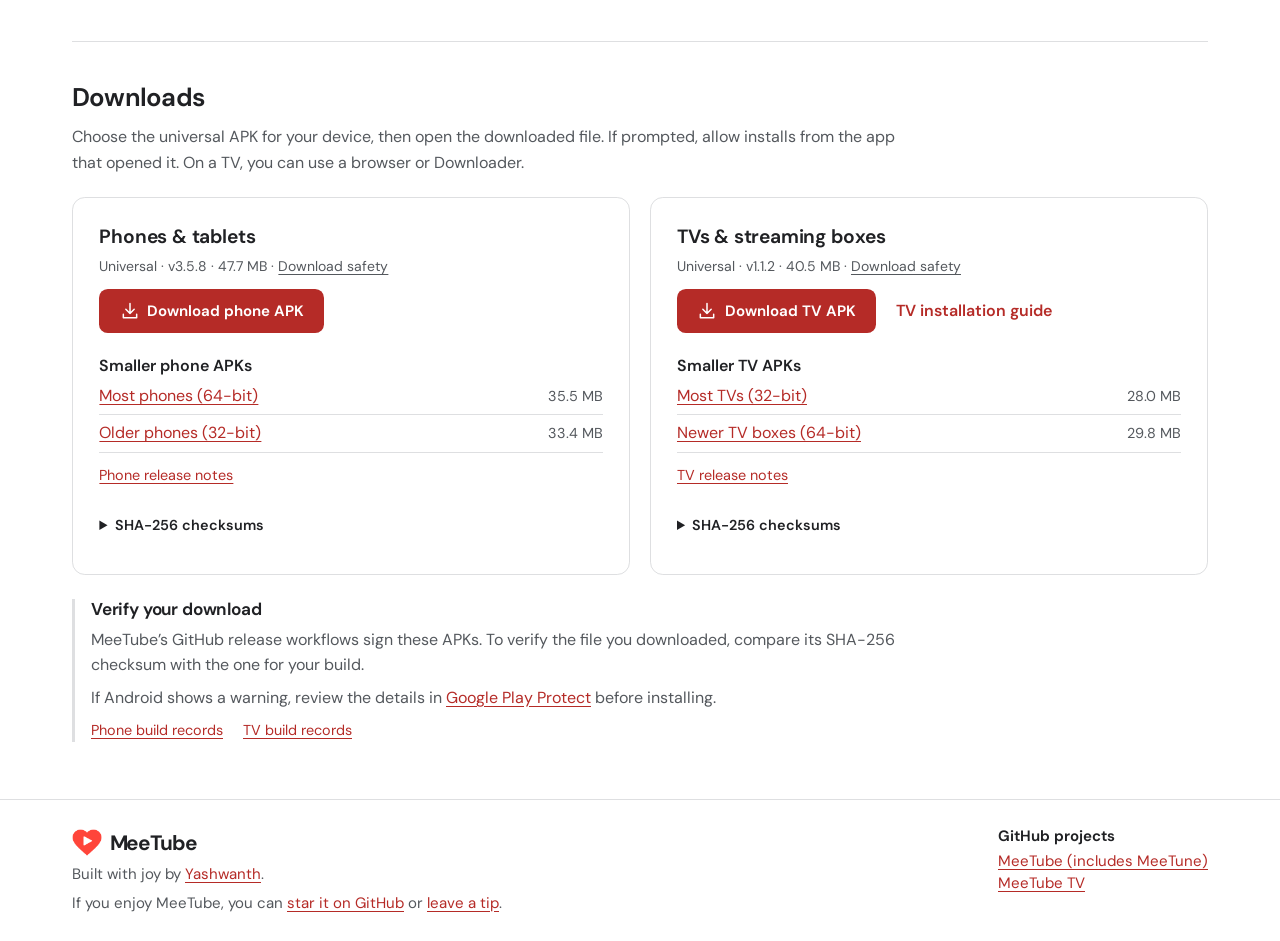
==== commit a55a90d9: "Add scroll progress and touch navigation to the screenshot gallery" ====
--- a/index.html
+++ b/index.html
@@ -13,7 +13,7 @@
   <script src="downloads.js" defer></script>
   <script src="screenshots.js" defer></script>
 </head>
-<body id="top">
+<body id="top" class="home-page">
   <a class="skip-link" href="#main">Skip to content</a>
   <svg class="icon-library" xmlns="http://www.w3.org/2000/svg" aria-hidden="true" focusable="false">
     <symbol id="i-download" viewBox="0 0 24 24">
@@ -69,6 +69,7 @@
         <div><dt>Requires</dt><dd>Android 7.0+</dd></div>
         <div><dt>Source code</dt><dd><a href="https://github.com/yashoncode/meetube">GitHub</a></dd></div>
         <div class="fact-stars" hidden><dt>GitHub stars</dt><dd><a class="stars-link" href="#project-stars" hidden><span data-stars="total" hidden></span><span class="visually-hidden"> across MeeTube and MeeTube TV. View breakdown.</span></a></dd></div>
+        <div hidden><dt>Mobile + TV APK downloads</dt><dd data-apk-downloads></dd></div>
       </dl>
     </section>
 
--- a/styles.css
+++ b/styles.css
@@ -135,7 +135,7 @@
 .screenshot-viewer::backdrop { background: rgb(8 11 14 / 74%); }
 .viewer-head, .viewer-controls { display: flex; align-items: center; justify-content: space-between; gap: 1rem; }
 .viewer-head form { margin: 0; }
-.viewer-image { display: block; width: auto; max-width: 100%; height: auto; max-height: min(68vh, 49rem); margin: .7rem auto; object-fit: contain; border-radius: .45rem; }
+.viewer-image { display: block; width: auto; max-width: 100%; height: auto; max-height: min(68vh, 49rem); margin: .7rem auto; object-fit: contain; border-radius: .45rem; touch-action: pan-y pinch-zoom; }
 .viewer-position { color: var(--muted); font-size: .9rem; }
 .viewer-controls button, .viewer-close { padding: .45rem .85rem; }
 
@@ -244,3 +244,58 @@
 
   .nav-links { gap: 1.1rem; }
 }
+
+@media (prefers-reduced-motion: no-preference) {
+  @supports (animation-timeline: scroll(root block)) {
+    .home-page::before {
+      content: ""; position: fixed; inset: 0 0 auto; height: 2px; z-index: 1;
+      background: var(--accent); pointer-events: none; transform-origin: left;
+      animation: page-progress auto linear both;
+      animation-timeline: scroll(root block);
+    }
+  }
+
+  .app-icon { animation: app-float 2.4s ease-in-out 2; }
+
+  .screenshot { animation: thumbnail-arrive 220ms ease-out backwards; }
+  .screenshot-strip li:nth-child(2) .screenshot { animation-delay: 45ms; }
+  .screenshot-strip li:nth-child(3) .screenshot { animation-delay: 90ms; }
+  .screenshot-strip li:nth-child(4) .screenshot { animation-delay: 135ms; }
+  .screenshot-strip li:nth-child(5) .screenshot { animation-delay: 180ms; }
+
+  .viewer-image[data-direction] { --slide-offset: 12px; animation: viewer-arrive 150ms ease-out; }
+  .viewer-image[data-direction="previous"] { --slide-offset: -12px; }
+
+  .screenshot img, .button[data-apk] .icon { transition: transform 180ms ease-out; }
+  .screenshot:focus-visible img { transform: translateY(-3px); }
+  .button[data-apk]:focus-visible .icon { transform: translateY(2px); }
+  @media (hover: hover) {
+    .screenshot:hover img { transform: translateY(-3px); }
+    .button[data-apk]:hover .icon { transform: translateY(2px); }
+  }
+
+  @supports (animation-timeline: view()) {
+    .tv-section .tv-stage {
+      animation: tv-arrive auto ease-out both;
+      animation-timeline: view();
+      animation-range: entry 0% entry 100%;
+    }
+  }
+}
+@keyframes page-progress {
+  from { transform: scaleX(0); }
+  to { transform: scaleX(1); }
+}
+@keyframes thumbnail-arrive {
+  from { opacity: .85; transform: translateY(3px); }
+}
+@keyframes viewer-arrive {
+  from { transform: translateX(var(--slide-offset)); }
+}
+@keyframes app-float {
+  50% { transform: translateY(-4px) rotate(-2deg); }
+}
+@keyframes tv-arrive {
+  from { transform: translateY(12px); }
+  to { transform: translateY(0); }
+}
